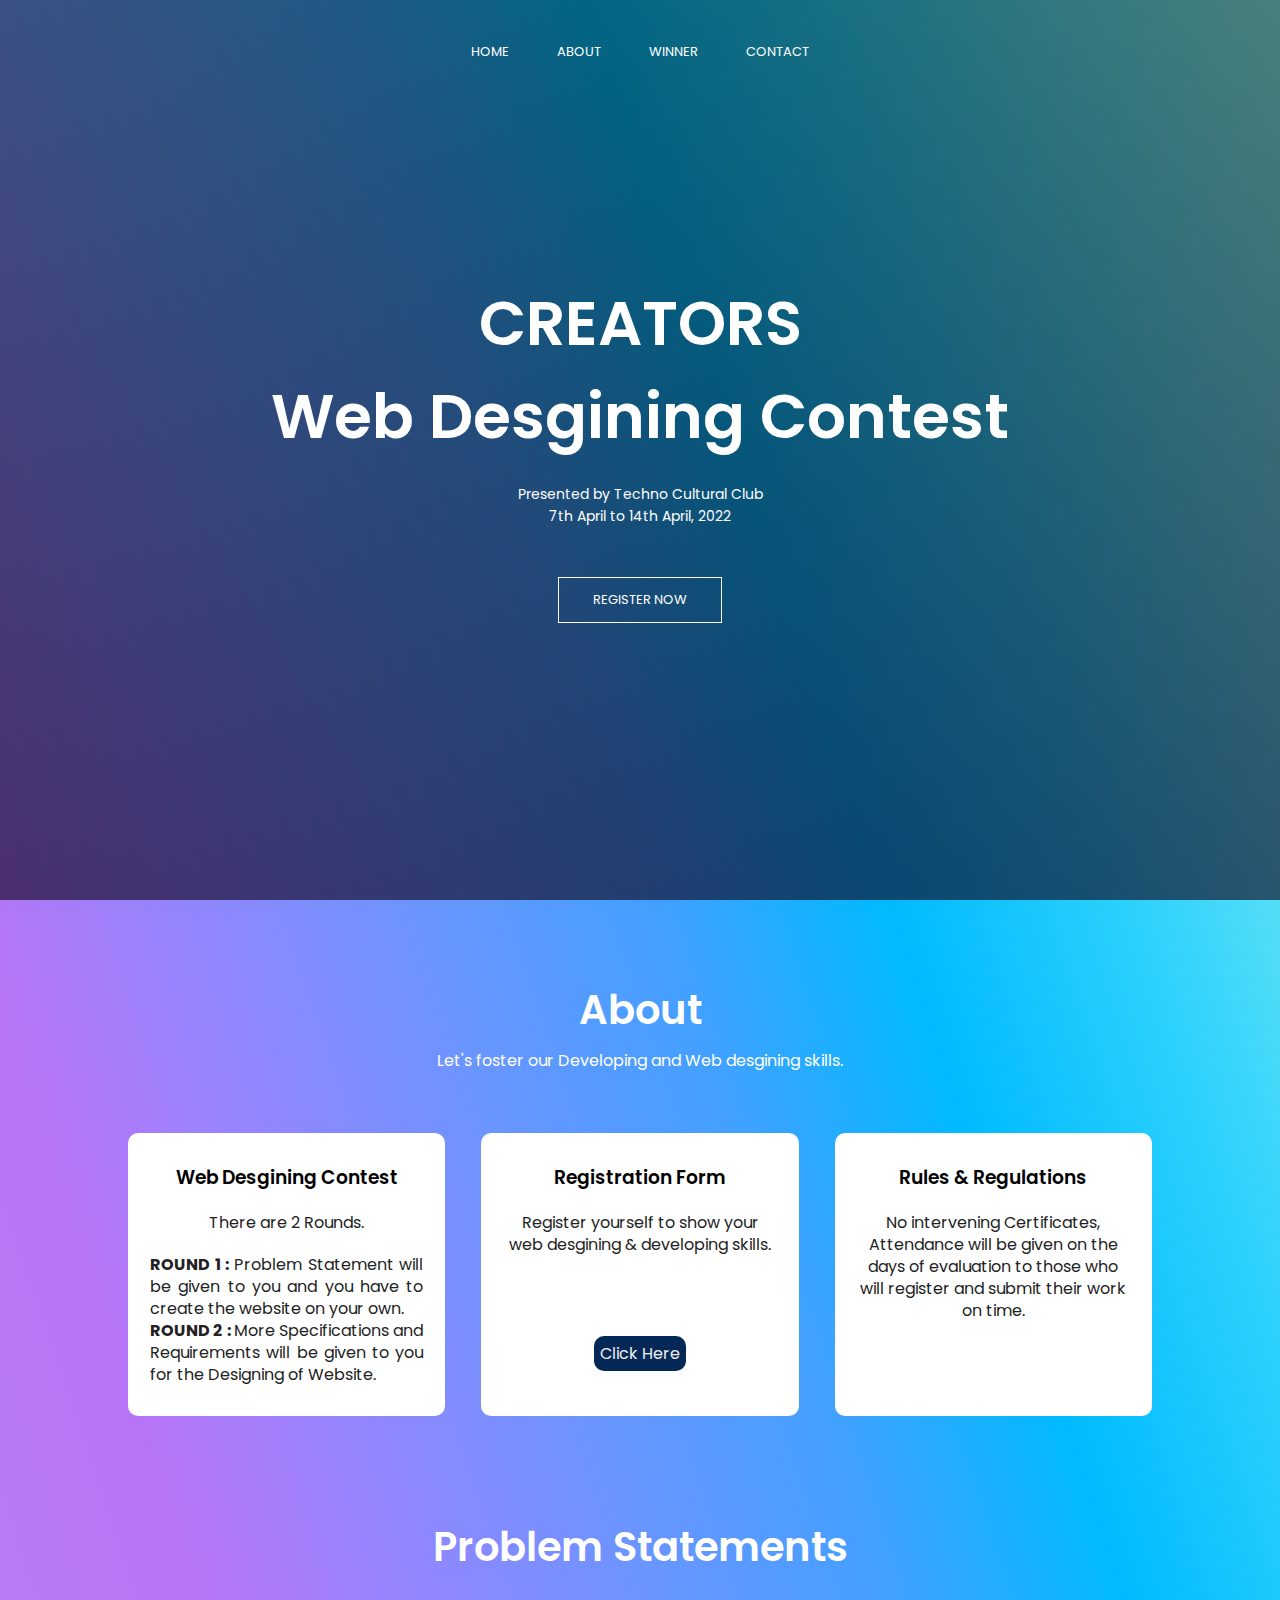
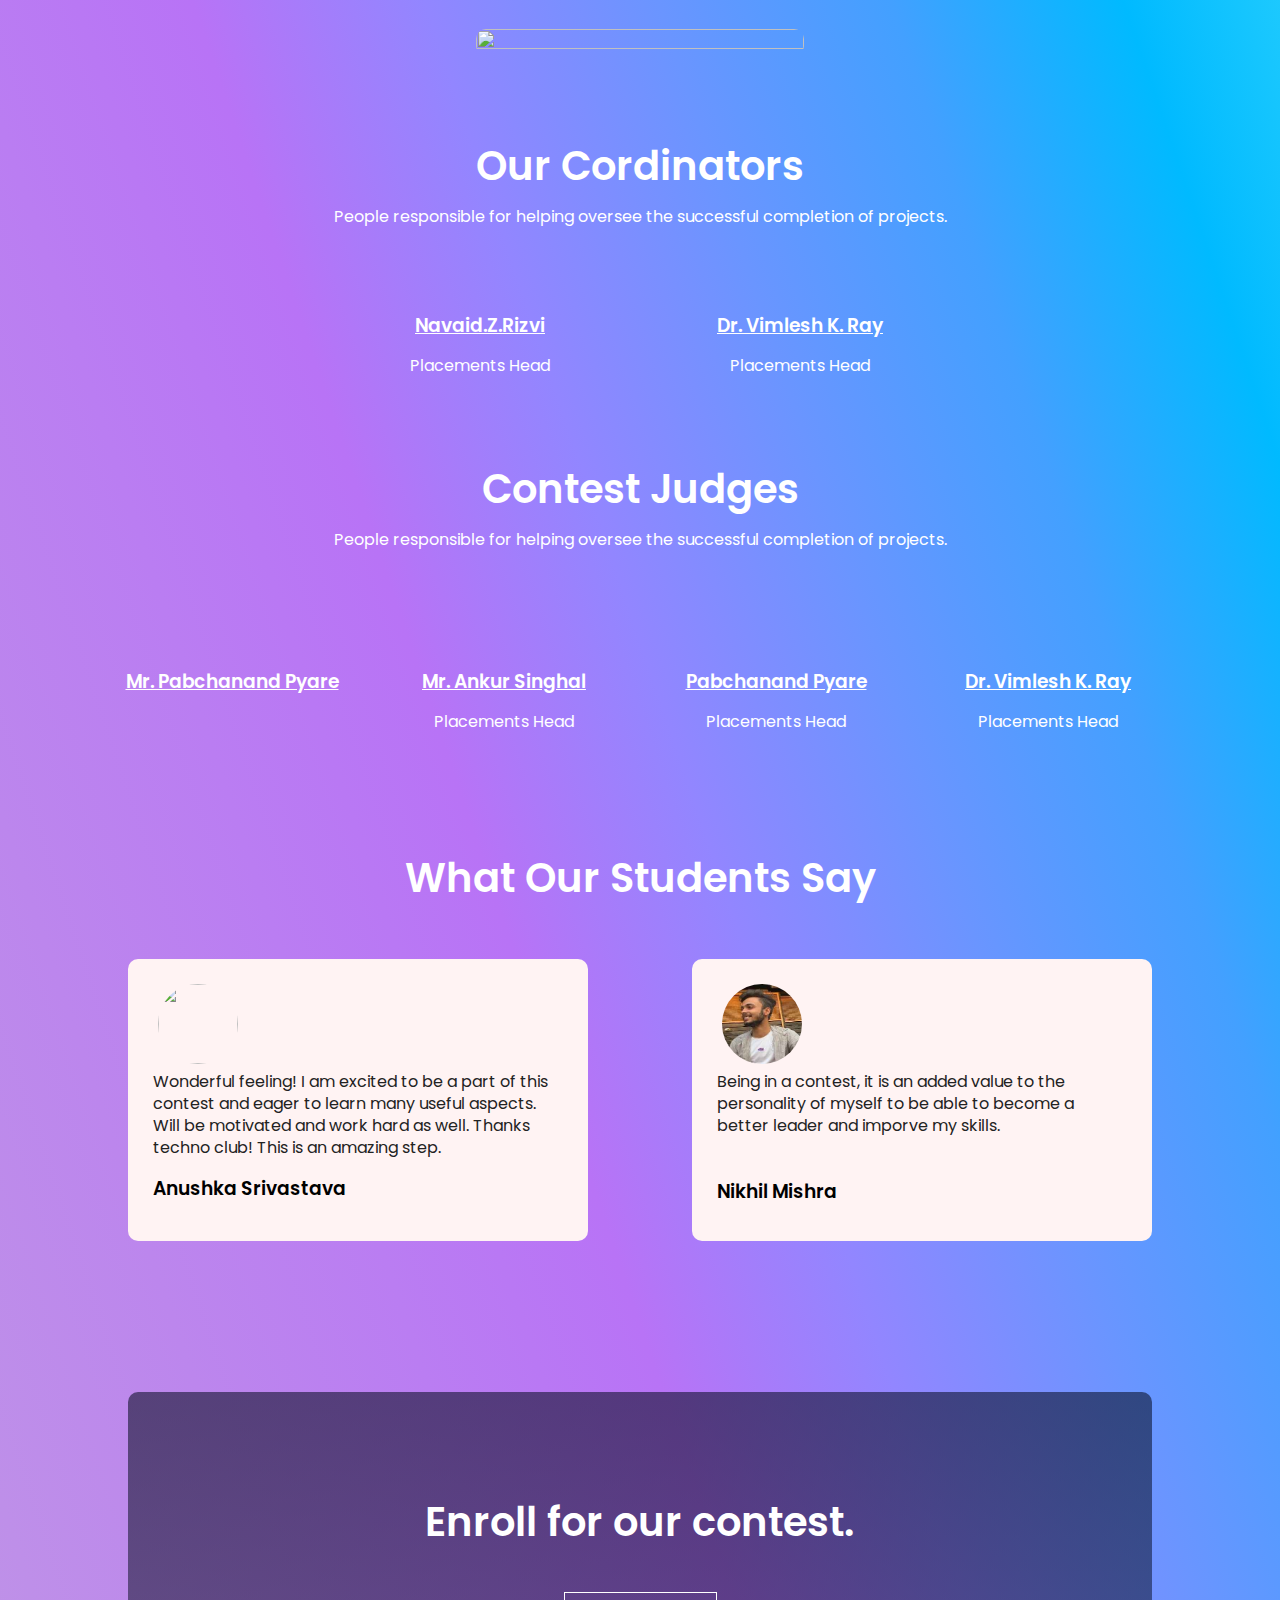
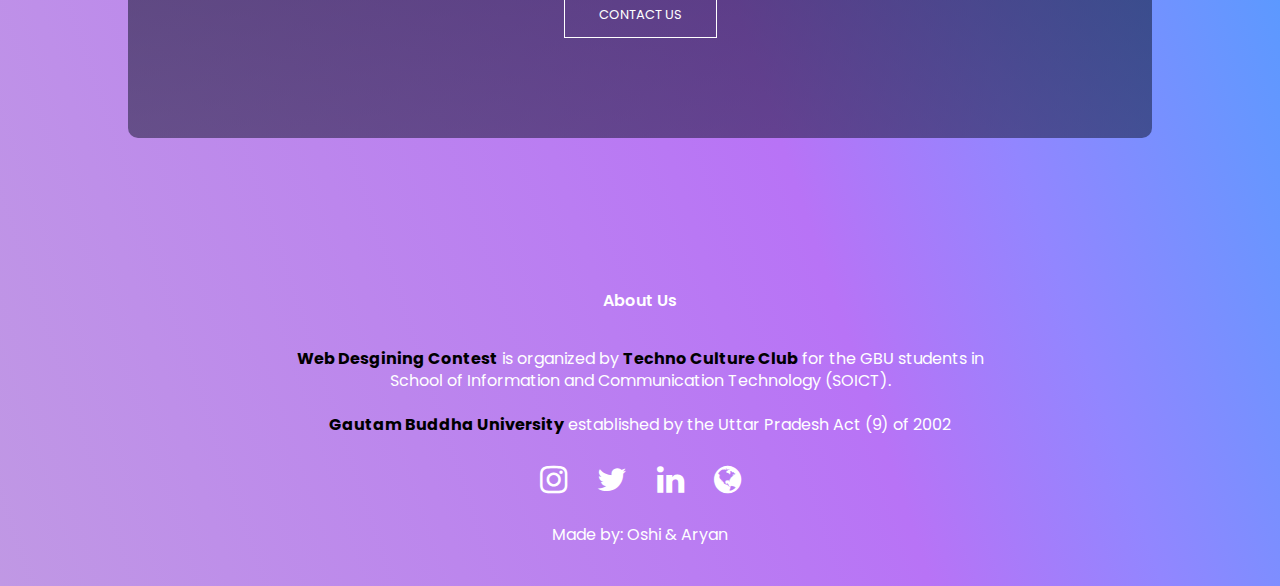
==== index.html @ d0d0f960 "Add files via upload" ====
<!DOCTYPE html>
<html lang="en">
<head>
    <meta charset="UTF-8">
    <meta http-equiv="X-UA-Compatible" content="IE=edge">
    <meta name="viewport" content="width=device-width, initial-scale=1.0">
    <title>Creators-Home</title>
    <link rel="stylesheet" href="css/index.css">
    <!-- ----------------links of the extra things used in the creation of website-------------------- -->
    <link rel="preconnect" href="https://fonts.googleapis.com">
<link rel="preconnect" href="https://fonts.gstatic.com" crossorigin>
<link href="https://fonts.googleapis.com/css2?family=Poppins:wght@100;200;300;400;600;700&family=Righteous&display=swap" rel="stylesheet">
<link rel="stylesheet" href="https://stackpath.bootstrapcdn.com/font-awesome/4.7.0/css/font-awesome.min.css">
   <link rel="tcc_icon" href="tcc_logo.png">
    <link rel="icon" type="image/x-icon" href="/assets/images/favicon.ico">
</head>
<body>
    <!-- -------------------home page------------------- -->
    <section class="header">
        <nav>
            <div class="nav-links" id="navLinks">
                <i class="fa fa-times" onclick="hideMenu()"></i>
                <ul>
                    <li><a href="index.html">HOME</a></li>
                    <li><a href="about.html">ABOUT</a></li>
                    <li><a href="winner.html">WINNER</a></li>
                    <li><a href="contactus.html">CONTACT</a></li>
                </ul>
            </div>
            <i class="fa fa-bars" onclick="showMenu()"></i>
        </nav>

        <diiv class="text-box">
            <h1>CREATORS<br>Web Desgining Contest</h1>
            <p>Presented by Techno Cultural Club  <br> 7th April to 14th April, 2022 </p>
            <a href="https://forms.gle/vtMAaFdpGRoUwDf37" target="_blank" class="hero-btn">REGISTER NOW</a>
        </diiv>
    </section>

<!-- ---------Participation deatils ----------------- -->
<section class="course">
    <h1>About</h1>
    <p>Let's foster our Developing and Web desgining skills.</p>
    <div class="row">
        <div class="course-col">
            <h3>Web Desgining Contest</h3>
            <p>There are 2 Rounds.<br> </p>
            <p class="round"> <B> ROUND 1 : </B> Problem Statement will be given to you and you have to create the website on your own.<br>
              <B> ROUND 2 : </B> More Specifications and Requirements will be given to you for the Designing of Website.
            </p>
        </div>
        <div class="course-col">
            <h3>Registration Form</h3>
            <p>Register yourself to show your web desgining & developing skills.</p> <br><br><br>
            <a href="https://forms.gle/vtMAaFdpGRoUwDf37" target="_blank"> Click Here</a>
        </div>
        <div class="course-col">
            <h3>Rules & Regulations</h3>
            <p>No intervening Certificates, Attendance will be given on the days of evaluation to those who will register and submit their work on time.</p>
        </div>
    </div>
</section>

<!-- --------Phases in hackathon ---------- -->
<section class="campus">
<h1>Problem Statements</h1>
<div class="row1">
    <div class="campus-col">
        <img src="https://media.istockphoto.com/photos/dotted-grid-paper-background-texture-seamless-repeat-pattern-picture-id1320330053?b=1&k=20&m=1320330053&s=170667a&w=0&h=XisfN35UnuxAVP_sjq3ujbFDyWPurSfSTYd-Ll09Ncc=">
        <div class="layer">
            <h3>Design a website for <br> Research By learning Hackathon <br> using HTML5, CSS3, JavaScript.</h3>
        </div>   
    </div>
</div>
</section>

<!-- ------------cordinators in hackathon------------- -->
<section class="facilities">
    <h1>Our Cordinators</h1>
    <p>People responsible for helping oversee the successful completion of projects.</p>
    <div class="row">
        <div class="facilities-col">
            <img src="https://technoclub23.github.io/codefellas/assets/images/team/navaid.jpg" alt="">
            <h3><a href="https://www.linkedin.com/in/navaid-z-rizvi-ph-d-b46bb2b0/">Navaid.Z.Rizvi</a></h3> 
            <p>Placements Head</p>
        </div>
        <div class="facilities-col">
            <img src="https://technoclub23.github.io/codefellas/assets/images/team/vimlesh.jpg" alt="">
            <h3><a href="https://www.linkedin.com/in/vimlesh-kumar-ray-ph-d-99646b32/">Dr. Vimlesh K. Ray</a></h3>
            <p>Placements Head</p>
        </div>
    </div>
</section>

<!-- ------------Judges in hackathon------------- -->
<section class="facilities1">
    <h1>Contest Judges</h1>
    <p>People responsible for helping oversee the successful completion of projects.</p>
    <div class="row">
        <div class="facilities-col1">
            <img src="https://bit.ly/3FmS1q8" alt="">
            <h3><a href="https://www.linkedin.com/in/navaid-z-rizvi-ph-d-b46bb2b0/">Mr. Pabchanand Pyare</a></h3> 
        </div>
        <div class="facilities-col1">
            <img src="https://bit.ly/3FmS1q8" alt="">
            <h3><a href="https://www.linkedin.com/in/vimlesh-kumar-ray-ph-d-99646b32/">Mr. Ankur Singhal</a></h3>
            <p>Placements Head</p>
        </div>
        <div class="facilities-col1">
            <img src="https://bit.ly/3FmS1q8" alt="">
            <h3><a href="https://www.linkedin.com/in/navaid-z-rizvi-ph-d-b46bb2b0/">Pabchanand Pyare</a></h3> 
            <p>Placements Head</p>
        </div>
        <div class="facilities-col1">
            <img src="https://bit.ly/3FmS1q8" alt="">
            <h3><a href="https://www.linkedin.com/in/vimlesh-kumar-ray-ph-d-99646b32/">Dr. Vimlesh K. Ray</a></h3>
            <p>Placements Head</p>
        </div>
        
    </div>
</section>

<!-- -------reviews of student about our hackatthon---------->
<section class="testimonials">
    <h1>What Our Students Say</h1>
    <div class="row">
        <div class="testimonial-col">
            <img src="assets/images/Anu.jpg" alt="">
            <p>Wonderful feeling! I am excited to be a part of this contest and eager to learn many useful aspects. Will be motivated and work hard as well. Thanks techno club! This is an amazing step.</p>
            <h3>Anushka Srivastava</h3>
        </div>
        <div class="testimonial-col">
            <img src="assets/images/nik.jpg" alt="">
            <p>Being in a contest, it is an added value to the personality of myself to be able to become a better leader and imporve my skills.</p><br>
            <h3>Nikhil Mishra</h3>
        </div>
    </div>
</section>

<!-- -------call to action--------->
<section class="cta">
<h1>Enroll for our contest.</h1>
<a href="contactus.html" class="hero-btn" target="_blank">CONTACT US</a>
</section>

<!-- --------footer--------- -->
<section class="footer">
    <h4>About Us</h4>
    <p><span>Web Desgining Contest</span> is organized by <span>Techno Culture Club</span> for the GBU students in <br>
         School of Information and Communication Technology (SOICT). <br><br>
        <span>Gautam Buddha University</span> established by the Uttar Pradesh Act (9) of 2002  </p>
    <div class="icons">
       <a href="https://www.instagram.com/techno.club_gbu/"><i class="fa fa-instagram fa-2x" aria-hidden="true"></i></a>
        <i class="fa fa-twitter fa-2x" aria-hidden="true"></i>
        <a href="https://www.linkedin.com/company/techno-club-gbu/mycompany/"> <i class="fa fa-linkedin fa-2x" aria-hidden="true"></i></a>
        <a href="https://www.gbu.ac.in/"><i class="fa fa-globe fa-2x" aria-hidden="true"></i> </a>
    </div>
    <p>Made by: Oshi & Aryan</p>
</section>

<!-- ---------------javascript for toggle menu ----------------->
    <script>
        var navLinks = document.getElementById("navLinks");
        function showMenu(){
            navLinks.style.right = "0";
        }
        
        function hideMenu(){
            navLinks.style.right = "-200px";
        }

    </script>
</body>
</html>
---- css/index.css ----
*{
    margin: 0;
    padding: 0;
    font-family: 'poppins', sans-serif;
}
body{
    background-image: linear-gradient(to right top, #c098e4, #be8fe9, #bc86ed, #ba7df2, #b873f6, #9286ff, #6a95ff, #43a0ff, #00baff, #2ad0fd, #67e4f5, #9bf5ef);
}
/* -----home page styling-------- */
.header{
    min-height: 100vh;
    width: 100%;
    background: linear-gradient(rgba(4, 30, 29, 0.544),rgba(15, 4, 30, 0.63)),url(https://media.giphy.com/media/xUPGcLzR1mUpYMdIJi/giphy.gif);
    background-repeat: no-repeat;
    background-position: bottom;
    background-size: cover;
    position: relative;
}
nav{
    display: flex;
    padding: 2%;
    justify-content: center;
    align-items: center;
}
.nav-links{
    flex: 1;
    text-align: center;
}
.nav-links ul li{
    list-style: none;
    display: inline-block;
    padding: 12px 22px;
    position: relative;
}
.nav-links ul li a{
    color: #fff;
    text-decoration: none;
    font-size: 13px;
}
.nav-links ul li a:hover{
    font-size: 1.2rem;
    transition: all 0.5s ease;
}
.text-box{
    width: 90%;
    color: #fff;
    position: absolute;
    top: 50%;
    left: 50%;
    transform: translate(-50%,-50%);
    text-align: center;
}
.text-box h1{
    font-size: 62px;
}
.text-box p{
    margin: 10px 0 40px;
    font-size: 14px;
    color: #fff;
}
.hero-btn{
    display: inline-block;
    text-decoration: none;
    color: #fff;
    border: 1px solid #fff;
    padding: 12px 34px;
    font-size: 13px;
    background: transparent;
    position: relative;
    cursor: pointer;
}
.hero-btn{
    display: inline-block;
    text-decoration: none;
    color: #fff;
    border: 1px solid #fff;
    padding: 12px 34px;
    font-size: 13px;
    background: transparent;
    position: relative;
    cursor: pointer;
}
.hero-btn:hover{
    border: 2px solid white;
    background: #2fb0df;
    transition: 1s;
}
nav .fa{
    display: none;
}
@media(max-width: 700px){
    .text-box h1{
        font-size: 20px;
    }
    .nav-links ul li{
        display: block;
    }
    .nav-links{
        position: fixed;
        background: #2fb0df;
        height: 100vh;
        width: 200px;
        top: 0;
        right: -200px;
        text-align: left;
        z-index: 2;
        transition: 1s;
    }
    nav .fa{
        display: block;
        color: white;
        margin: 10px;
        position: absolute;
        top: 0;
        right: 0;
        font-size: 22px;
        cursor: pointer;
    }
    
    .nav-links ul{
        padding: 30px;
    }
}
/* -------- Participation deatils styling----- */
.course{
    width: 80%;
    margin: auto;
    text-align: center;
    padding-top: 80px;
}
.round{
    text-align: justify;
}
h1{
    font-size: 40px;
    font-weight: 600;
    color: #fff;
}
p{
    color: white;
    font-size: 300;
    line-height: 22px;
    padding: 10px;
}
.course-col p{
    color: #222;
}
.course-col a{
   background-color: #062856;
   color: #f0f0f0;
   padding: 2%;
   border-radius: 10px;
   text-decoration: none;
   margin-top: 20px;
}
.course-col a:hover{
  color: rgb(255, 255, 255);
}
.row{
    margin-top: 5%;
    display: flex;
    justify-content: space-between;
}
.course-col{
    flex-basis: 31%;
    background: #fff;
    border-radius: 10px;
    margin-bottom: 5%;
    padding: 20px 12px;
    box-sizing: border-box;
    transition: 0.5s;
}
h3{
    text-align: center;
    font-weight: 600;
    margin: 10px 0px;
}
.course-col:hover{
    box-shadow: rgba(244, 236, 255, 0.985) 0px 54px 55px, rgba(134, 165, 237, 0.12) 0px -12px 30px, rgb(169, 104, 248) 0px 4px 6px, rgba(190, 182, 234, 0.784) 0px 12px 13px, rgb(27, 216, 250) 0px -3px 5px;
}
@media(max-width: 700px){
    .row{
        flex-direction: column;
    }

}
/* -------- Phases in hackathon styling------ */
.campus{
    width: 80%;
    margin: auto;
    text-align: center;
    padding-top: 50px;
}
.row1{
    justify-content: center !important;
    align-items: center !important;
    display: flex !important;
    margin-top: 5%;
    display: flex;
    justify-content: space-between;
}
.campus-col{
    flex-basis: 32%;
    border-radius: 10px;
    margin-bottom: 30px;
    text-align: justify;
    position: relative;
    overflow: hidden;
}
.campus-col img{
    width: 100%;
    height: 100%;
    object-fit: fill;
    display: block;
    
}
.layer{
    background: transparent;
    height: 100%;
    width: 100%;
    position: absolute;
    padding-top: 15%;
    top: 0;
    left: 0;
}
/* ---------facilities-------- */
.facilities{
    width: 50%;
    margin: auto;
    text-align: center;
    padding-top: 50px;
}
.facilities-col{
    width: 100%;
    padding-left: 5%;
    padding-right: 5%;
    border-radius: 10px;
    text-align: left;
    margin-bottom: 5%;
}
.facilities-col a{
    color: white;
}
.facilities-col a:hover{
    font-size: 20px;
    transition: all 0.3s ease;
}
.facilities-col img{
    width: 100%;
    border-radius: 10px;
}
.facilities-col p{
    padding: 0;
    text-align: center;
    justify-content: center;
}
.facilities-col h3{
    margin-top: 16px;
    margin-bottom: 15px;
    text-align: left;
    color: aliceblue;
    text-align: center;
    justify-content: center;
}

.facilities1{
    width: 85%;
    margin: auto;
    text-align: center;
    padding-top: 50px;
}
.facilities-col1{
    width: 85%;
    padding: 1%;
    border-radius: 10px;
    text-align: left;
    margin-bottom: 5%;
}
@media (max-width: 700px) {
    .facilities-col1{
        padding-left: 20%;
        width: 60%;
    }
}
.facilities-col1 a{
    color: white;
    }
.facilities-col1 a:hover{
    font-size: 20px;
    transition: all 0.3s ease;
}
.facilities-col1 img{
    width: 100%;
    border-radius: 10px;
}
.facilities-col1 p{
    padding: 0;
    text-align: center;
    justify-content: center;
}
.facilities-col1 h3{
    margin-top: 16px;
    margin-bottom: 15px;
    text-align: left;
    color: aliceblue;
    text-align: center;
    justify-content: center;
}
/* ------- testimonials------- */
.testimonials{
    width: 80%;
    padding-top: 50px;
    text-align: center;
    margin: auto;
}
.testimonial-col{
    flex-basis: 40%;
    border-radius: 10px;
    margin-bottom: 5%;
    text-align: left;
    background: #fff3f3;
    padding: 25px;
    cursor: pointer;
   
}
.testimonial-col img{
    height: 80px;
    width: 80px;
    object-fit: cover;
    margin-left: 5px;
    margin-right: 5px;
    border-radius: 50%;
}
.testimonial-col p{
    padding: 0;
    color: #222;
}
.testimonial-col h3{
    margin-top: 15px;
    text-align: left;
} 
.testimonial-col .fa{
    color: #f44336;
}
@media(max-width: 700px){
    .testimonial-col img{
        margin-left: 0px;
        margin-right: 15px;
    }
}

/* -------call to action------- */
.cta{
    margin: 100px auto;
    width: 80%;
    background: linear-gradient(rgba(4, 9, 30, 0.558),rgba(4, 9, 30, 0.472)),url(https://media.giphy.com/media/xUPGcLzR1mUpYMdIJi/giphy.gif);
    background-position: center;
    background-size: cover;
    border-radius: 10px;
    text-align: center;
    padding: 100px 0;
}
.cta h1{
    color: #fff ;
    margin-bottom: 40px;
    padding: 0;
}

@media(max-width: 700px){
    .cta h1{
        font-size: 24px;
    }
}

/* ---------footer----------- */
.footer{
    width: 100%;
    text-align: center;
    padding: 30px 0;
}
.footer span{
    font-weight: bold;
    color: rgb(0, 0, 0);
}
.footer h4{
    margin-bottom: 25px;
    margin-top: 20px;
    font-weight: 600;
    color: white;
}
.icons .fa{
    color: white;
    margin: 0 13px;
    cursor: pointer;
    padding: 18px 0;
}
.icons .fa:hover{
    color: #01022abe;
}

/* -------about us page------- */
.sub-header{
    height: 40vh;
    width: 100%;
    background: linear-gradient(rgba(4, 9, 30, 0.558),rgba(4, 9, 30, 0.472)),url(https://media.giphy.com/media/xUPGcLzR1mUpYMdIJi/giphy.gif);
    background-position: center;
    background-size: cover;
    text-align: center;
    color: #fff;
}
.sub-header h1{
    margin-top: 5px;
}
.about-us{
    width: 80%;
    margin: auto;
    padding-top: 20px;
}
.about-col{
    flex-basis: 48%;
}
.about-col a{
    align-items: left;
    justify-items: left;
    background-color: #062856;
    color: #f0f0f0;
    padding: 2%;
    margin-top: 15px;
    margin: 10px;
    border-radius: 10px;
    text-decoration: none;
}
.about-col a:hover{
    color: rgb(210, 205, 205);
}
#about-para{
    margin-top: 1%;
}

.about-col img{
    width: 80%;
    height: 90%;
    border-radius: 200%;
    margin-left: 50px;
}
.about-col h1{
    padding-top: 0;
    text-align: left;
    margin-left: 2%;
    justify-content: left;
}
.about-us li{
    color: white;
}

.rules{
     
}
.perks h1{
    justify-content: left;
    text-align: left;
    margin-top: 9%;
}
.perks{
    margin-bottom: 9%;
    width: 100%;
}
.perk-right{
    display: flex;
    align-items: center;
}
.perk-right img{
    width: 80%;
    height: 60%;
    border-radius: 200%;
}
.theme h1{
    padding-top: 0;
    width: 100%;
    display: flex;
    text-align: center;
    justify-content: center;
}
.theme{
    width: 50%;
    height: 100%;
    margin-left: 10%;
    border-radius: 5%;
    padding: 3%;
    padding-bottom: 5%;
    background-color: rgba(166, 176, 241, 0.44);

}
.row-2{
    display: flex;
    width: 100%;
    margin: 1% 0%;
}
@media(max-width: 700px){
    .row-2{
        display: flex;
        flex-direction: column;
    }
    .rules{
        margin-bottom: 50px;
        width: 100%;
        padding: 5%;
    }
    .theme{
        margin-bottom: 50px;
        width: 100%;
        padding: 5%;
        margin-left: 0%;
    }
}
/* ----contact us----- */
.location iframe{
    width: 100%;
}
.contact-us{
    width: 80%;
    margin: auto;
}
.contact-col{
    flex-basis: 48%;
    margin-bottom: 30px;
}
.contact-col div{
    display: flex;
    align-items: center;
    margin-bottom: 40px;
}
.contact-col div .fa{
    font-size: 28px;
    color: white;
    margin: 10px;
    margin-right: 30px;
}
.contact-col div p{
    padding: 0;
}
.contact-col div h5{
    font-size: 20px;
    margin-bottom: 5px;
    color: white;
    font-weight: 400;
}
.contact-col input, .contact-col textarea{
    width: 100%;
    padding: 15px;
    margin-bottom: 17px;
    outline: none;
    border: 1px solid #ccc;
    box-sizing:border-box ;
}
.head{
    display: flex;
    width: 100%;
    align-items: center;
    justify-content: center;
    margin: 10% 0%;
}
.winner-col{
    display: flex;
    align-items: center;
    justify-content: center;
}
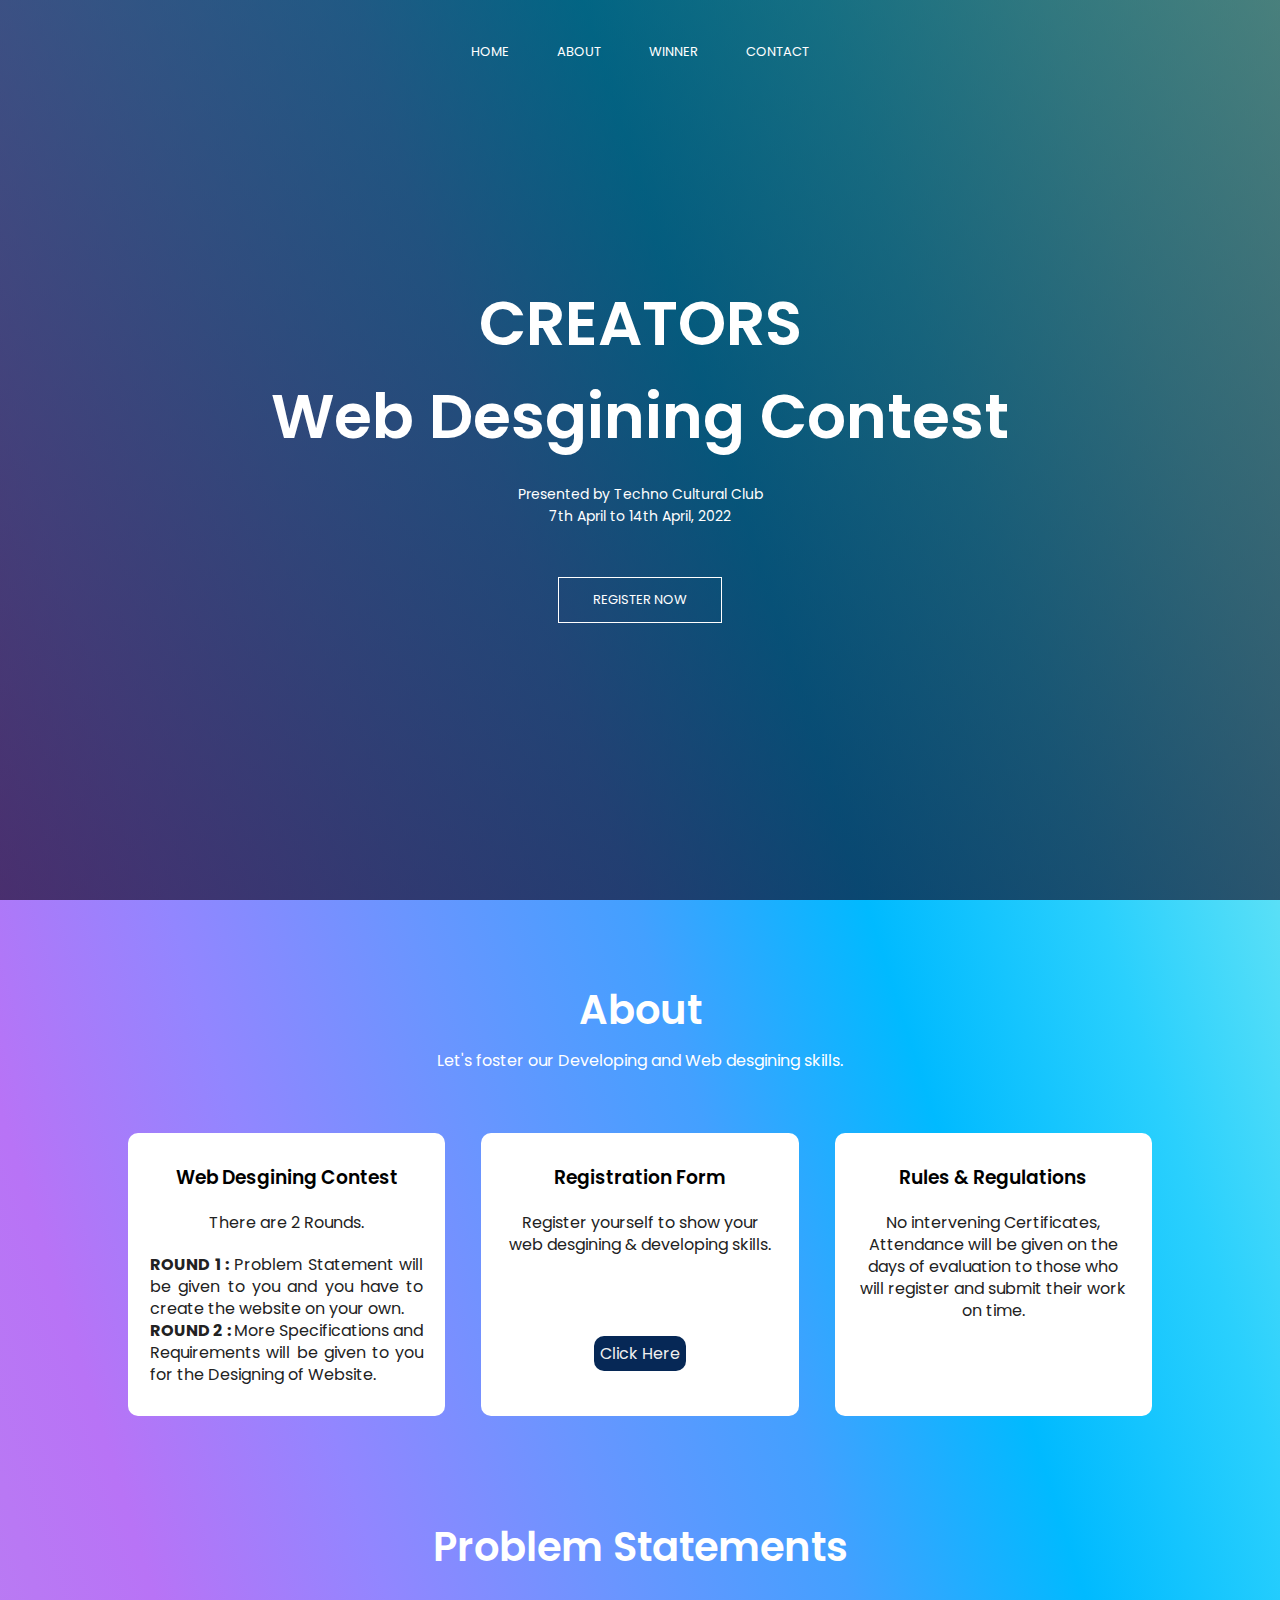
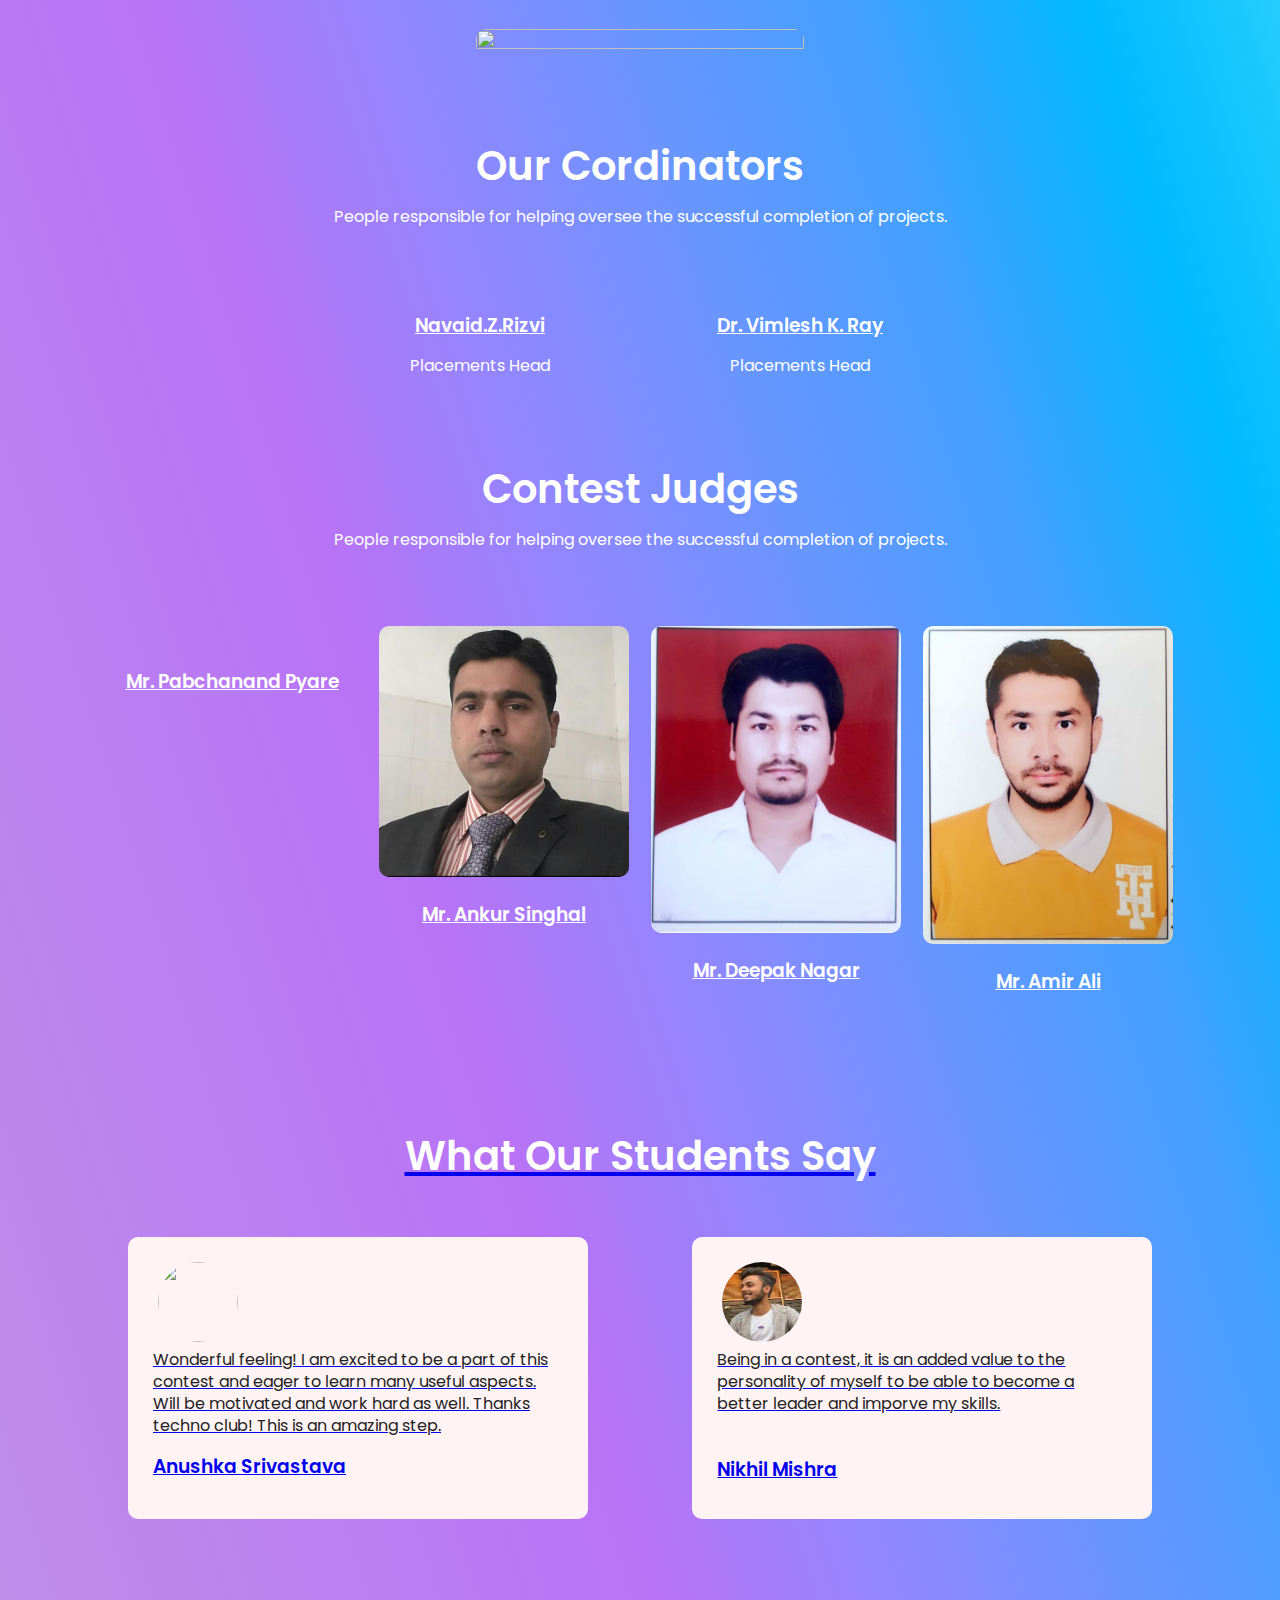
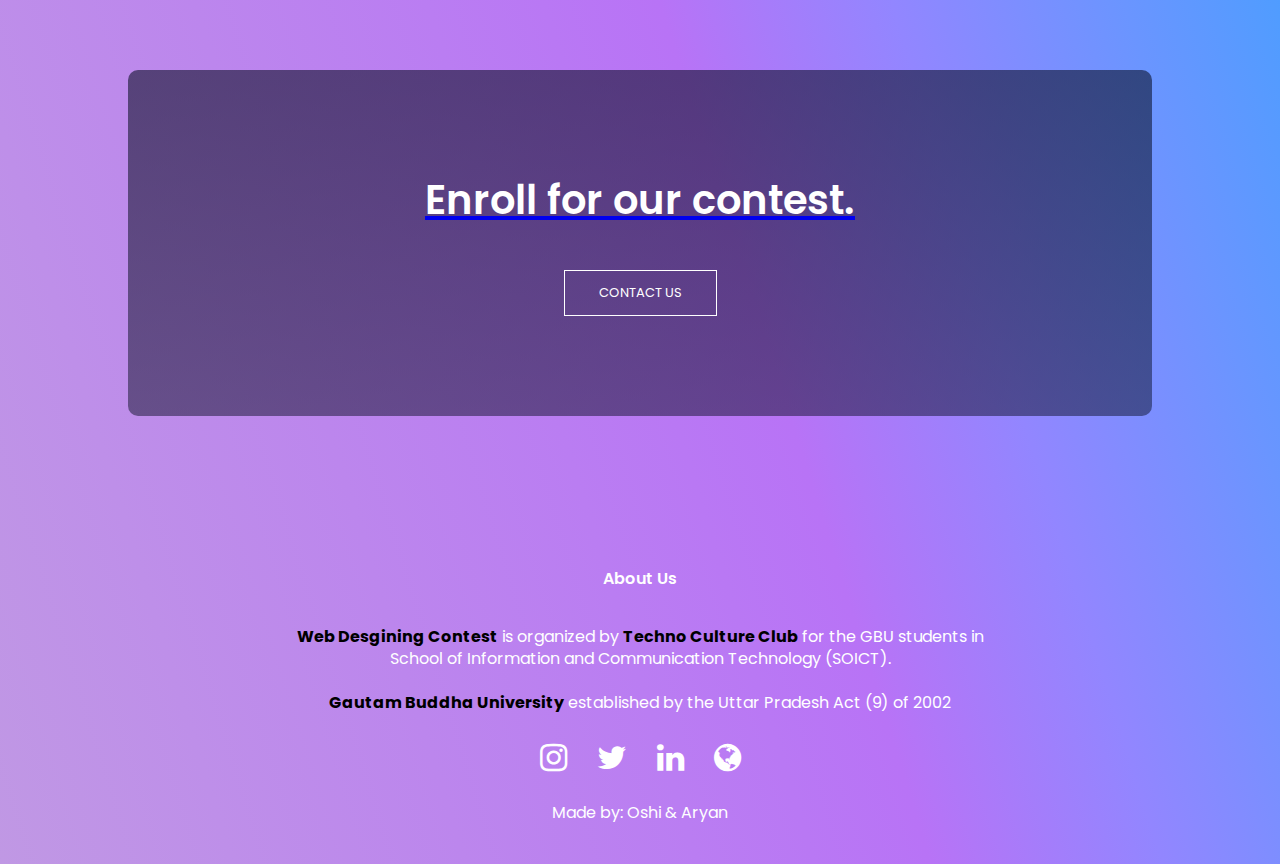
==== commit a5792c6c: "addinf assests" ====
--- a/index.html
+++ b/index.html
@@ -102,21 +102,17 @@
             <h3><a href="https://www.linkedin.com/in/navaid-z-rizvi-ph-d-b46bb2b0/">Mr. Pabchanand Pyare</a></h3> 
         </div>
         <div class="facilities-col1">
-            <img src="https://bit.ly/3FmS1q8" alt="">
+            <img src="./assets/images/Ankur.jpeg" alt="">
             <h3><a href="https://www.linkedin.com/in/vimlesh-kumar-ray-ph-d-99646b32/">Mr. Ankur Singhal</a></h3>
-            <p>Placements Head</p>
         </div>
         <div class="facilities-col1">
-            <img src="https://bit.ly/3FmS1q8" alt="">
-            <h3><a href="https://www.linkedin.com/in/navaid-z-rizvi-ph-d-b46bb2b0/">Pabchanand Pyare</a></h3> 
-            <p>Placements Head</p>
+            <img src="./assets/images/deepak.jpeg" alt="">
+            <h3><a href="https://www.linkedin.com/in/navaid-z-rizvi-ph-d-b46bb2b0/">Mr. Deepak Nagar</a></h3> 
         </div>
         <div class="facilities-col1">
-            <img src="https://bit.ly/3FmS1q8" alt="">
-            <h3><a href="https://www.linkedin.com/in/vimlesh-kumar-ray-ph-d-99646b32/">Dr. Vimlesh K. Ray</a></h3>
-            <p>Placements Head</p>
-        </div>
-        
+            <img src="./assets/images/amir.jpeg" alt="">
+            <h3><a href="https://www.linkedin.com/in/vimlesh-kumar-ray-ph-d-99646b32/">Mr. Amir Ali</h3>
+        </div>        
     </div>
 </section>
 
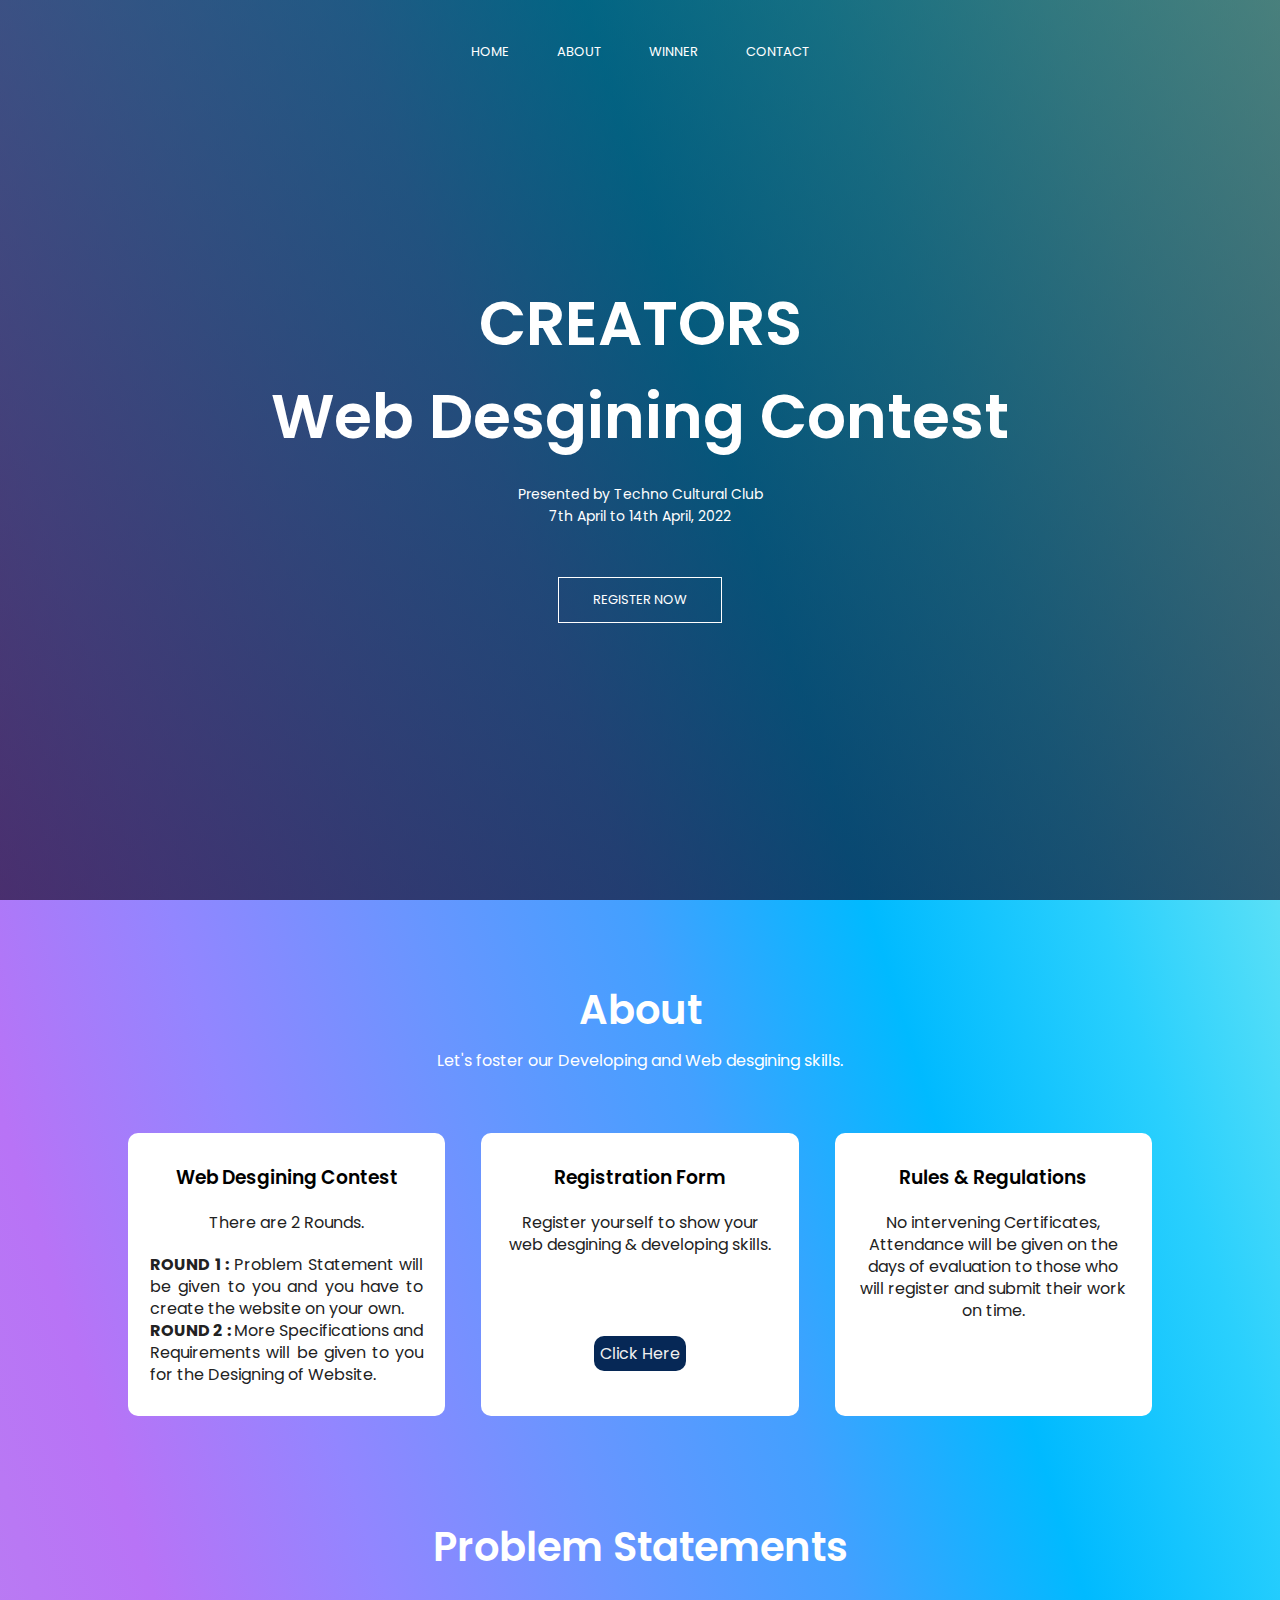
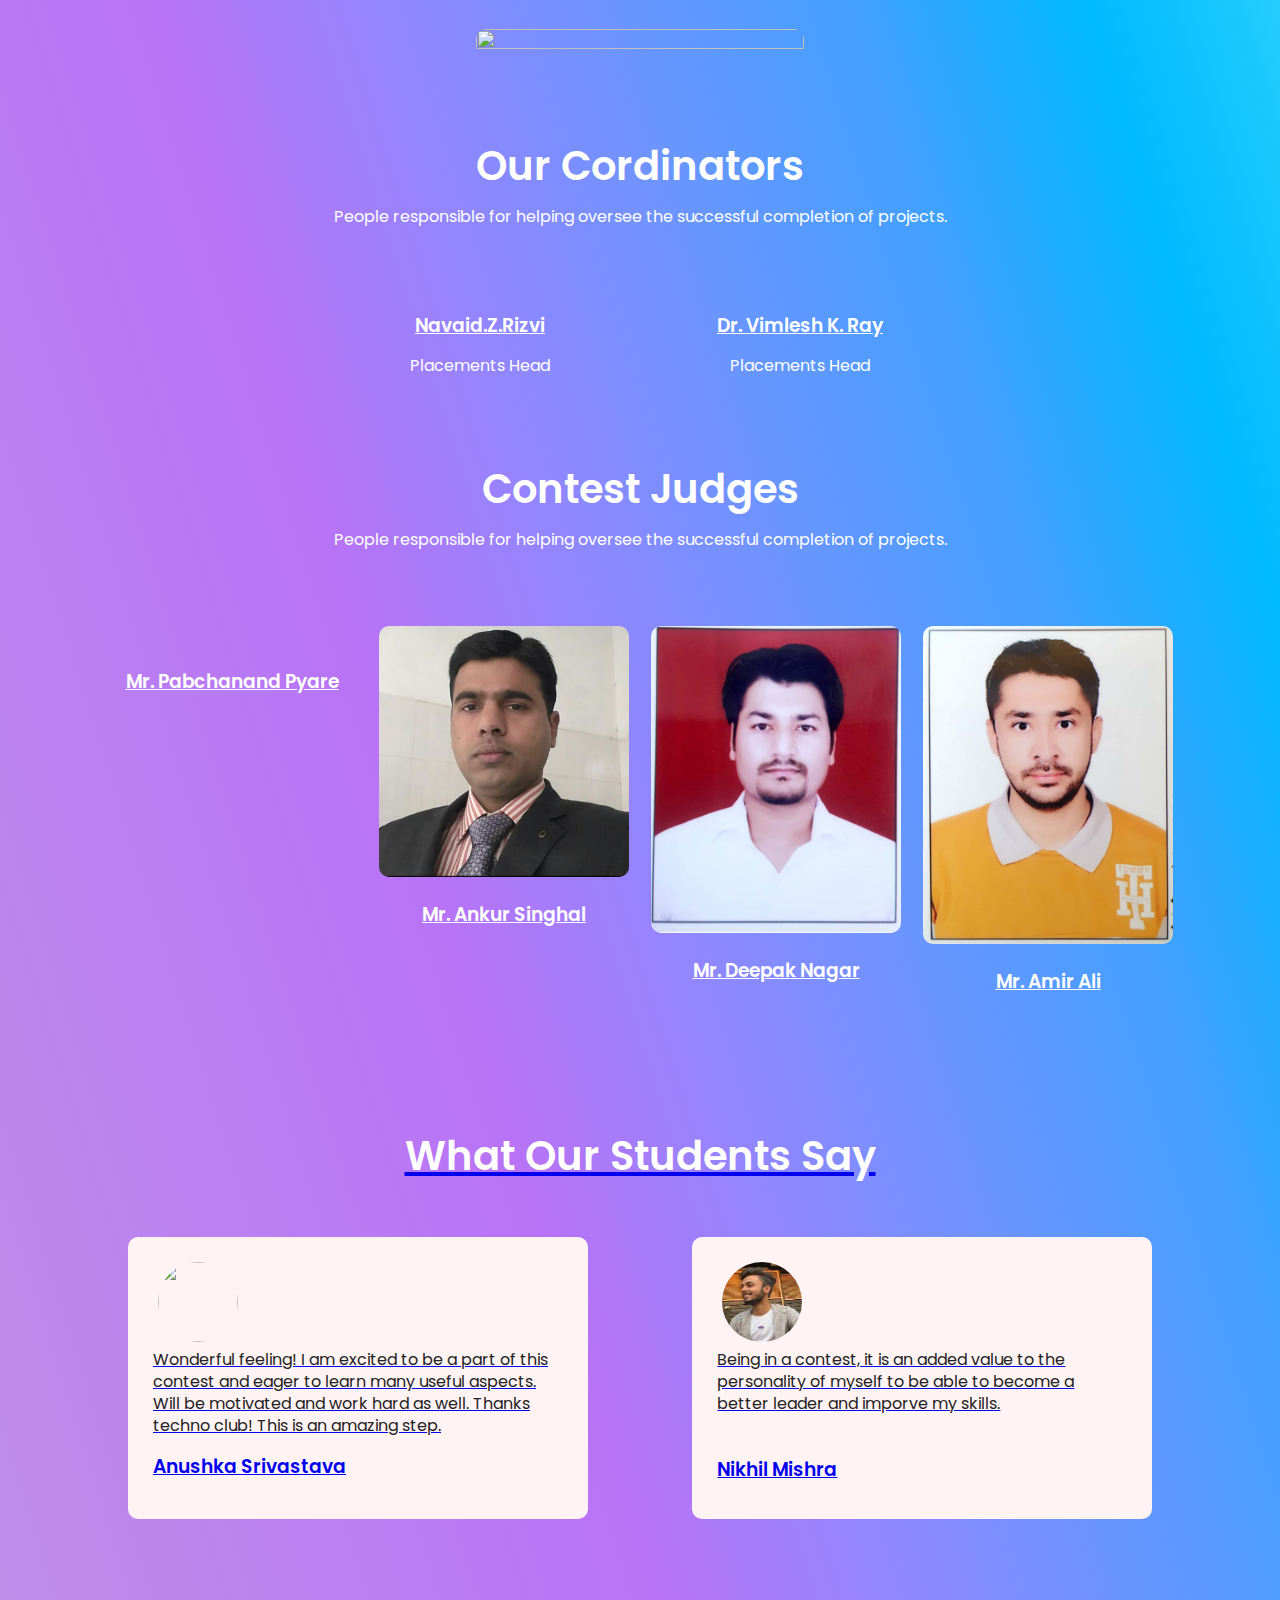
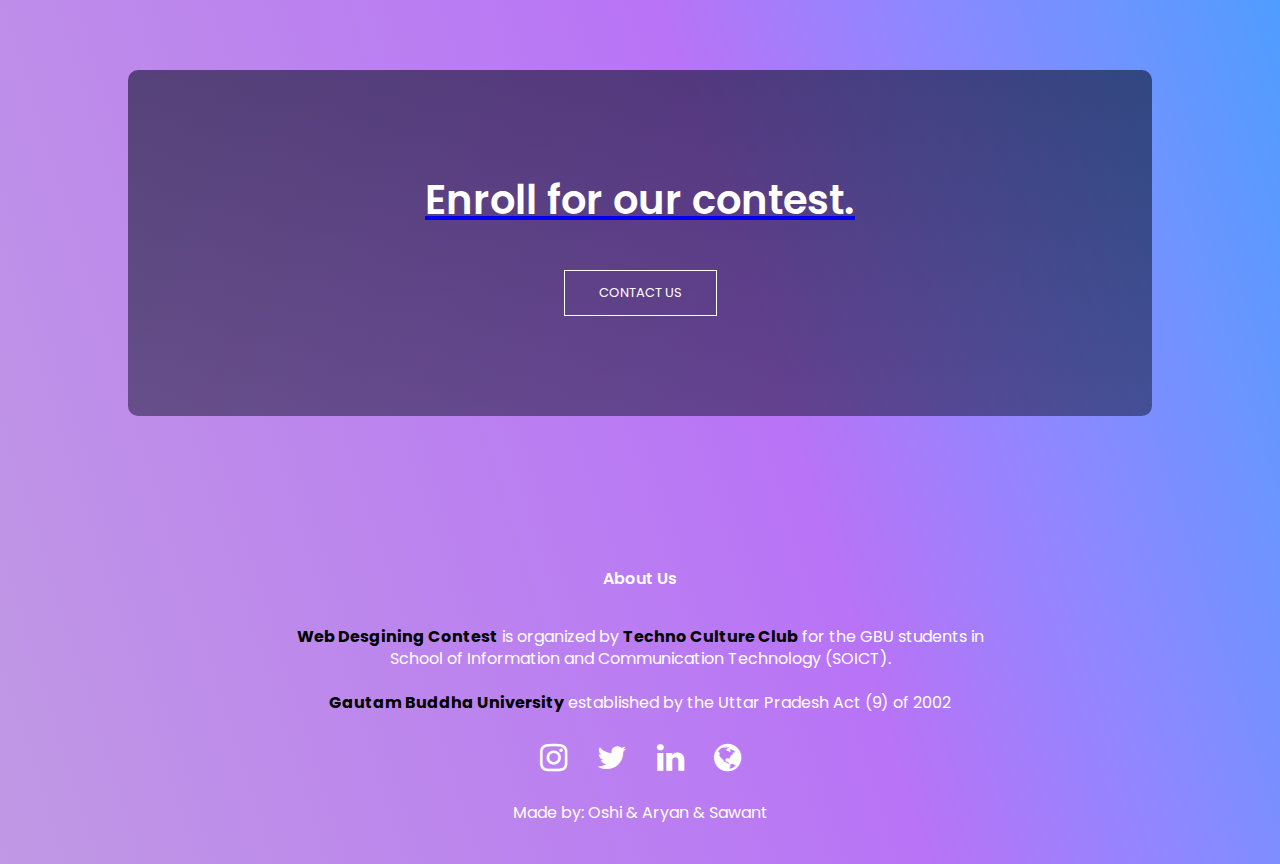
==== commit d592291f: "commit" ====
--- a/index.html
+++ b/index.html
@@ -151,7 +151,7 @@
         <a href="https://www.linkedin.com/company/techno-club-gbu/mycompany/"> <i class="fa fa-linkedin fa-2x" aria-hidden="true"></i></a>
         <a href="https://www.gbu.ac.in/"><i class="fa fa-globe fa-2x" aria-hidden="true"></i> </a>
     </div>
-    <p>Made by: Oshi & Aryan</p>
+    <p>Made by: Oshi & Aryan & Sawant</p>
 </section>
 
 <!-- ---------------javascript for toggle menu ----------------->
--- a/css/index.css
+++ b/css/index.css
@@ -436,7 +436,6 @@
 #about-para{
     margin-top: 1%;
 }
-
 .about-col img{
     width: 80%;
     height: 90%;
@@ -452,10 +451,11 @@
 .about-us li{
     color: white;
 }
-
-.rules{
-     
-}
+<<<<<<< Updated upstream
+
+
+=======
+>>>>>>> Stashed changes
 .perks h1{
     justify-content: left;
     text-align: left;
@@ -472,7 +472,15 @@
 .perk-right img{
     width: 80%;
     height: 60%;
-    border-radius: 200%;
+    padding-left: 10%;
+}
+@media(max-width: 700px){
+    .perk-right img{
+        width: 60%;
+        height: 50%;
+        padding-left: 10%;
+        flex-direction: column-reverse;
+    }
 }
 .theme h1{
     padding-top: 0;
@@ -560,8 +568,112 @@
     justify-content: center;
     margin: 10% 0%;
 }
-.winner-col{
-    display: flex;
-    align-items: center;
-    justify-content: center;
-}
+
+.winner{
+    height: 100vh;
+    width: 100%;
+    display: flex;
+    flex-direction: column;
+    align-items: center;
+    justify-content: center;
+}
+.winner1{
+    padding-top: 100px;
+    height: 100%;
+    width: 100%;
+    display: flex;
+    align-items: center;
+    justify-content: center;
+}
+.win-left{
+    height: 100%;
+    width: 50%;
+    display: flex;
+    align-items: center;
+    justify-content: flex-end;
+}
+.win-left img{
+    height: 80%;
+    width: 80%;
+    object-fit: contain;
+    cursor: pointer;
+}
+.win-right{
+    height: 100%;
+    width: 50%;
+    display: flex;
+    flex-direction: column;
+    align-items: center;
+    justify-content: center;
+}
+.win-right h1{
+    font-size: 2rem;
+}
+
+/* winner 2 */
+.winner2{
+    padding-top: 100px;
+    height: 100%;
+    width: 100%;
+    display: flex;
+    align-items: center;
+    justify-content: center;
+}
+.win2-right{
+    height: 100%;
+    width: 50%;
+    display: flex;
+    align-items: center;
+    justify-content: flex-start;
+}
+.win2-right img{
+    height: 80%;
+    width: 80%;
+    object-fit: contain;
+    cursor: pointer;
+}
+.win2-left{
+    height: 100%;
+    width: 50%;
+    display: flex;
+    flex-direction: column;
+    align-items: center;
+    justify-content: center;
+}
+.win2-left h1{
+    font-size: 2rem;
+}
+
+/* winner 3 */
+.winner3{
+    padding-top: 100px;
+    height: 100%;
+    width: 100%;
+    display: flex;
+    align-items: center;
+    justify-content: center;
+}
+.win3-left{
+    height: 100%;
+    width: 50%;
+    display: flex;
+    align-items: center;
+    justify-content: flex-end;
+}
+.win3-left img{
+    height: 80%;
+    width: 80%;
+    object-fit: contain;
+    cursor: pointer;
+}
+.win3-right{
+    height: 100%;
+    width: 50%;
+    display: flex;
+    flex-direction: column;
+    align-items: center;
+    justify-content: center;
+}
+.win3-right h1{
+    font-size: 2rem;
+}
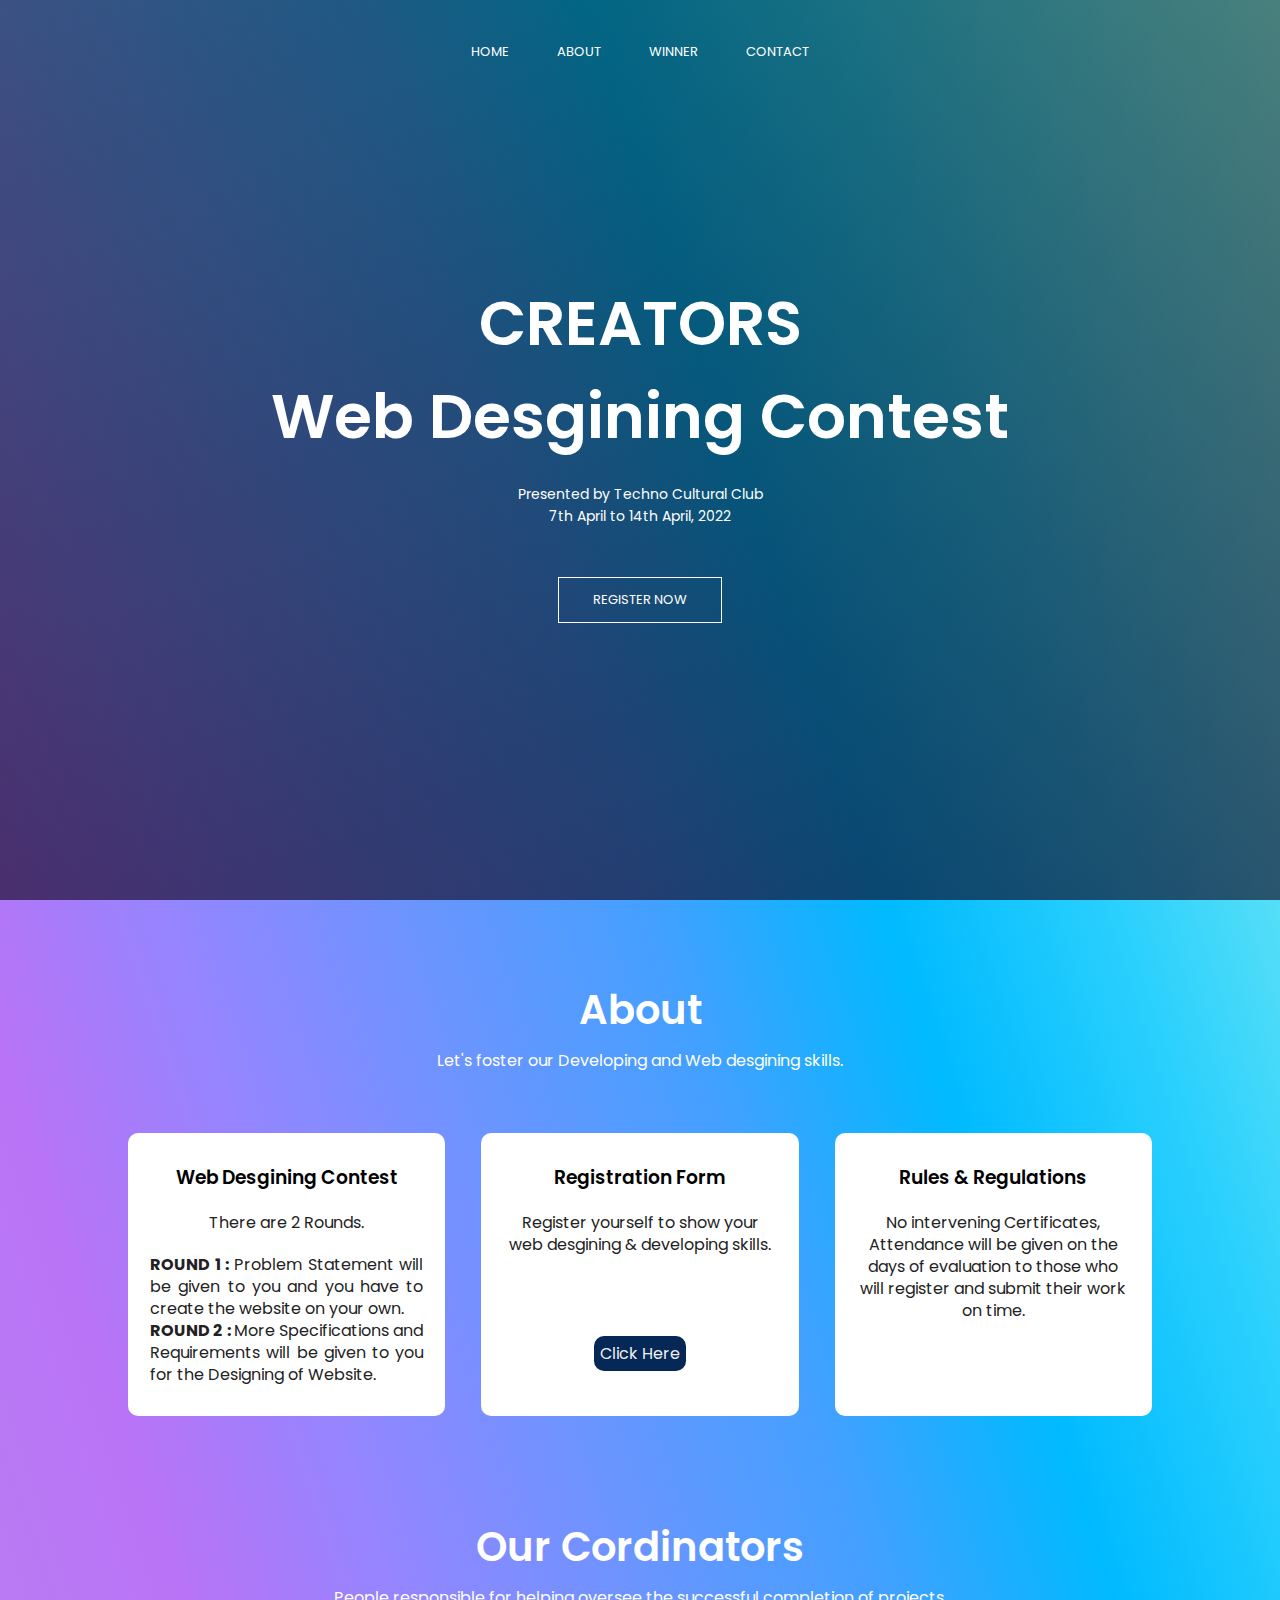
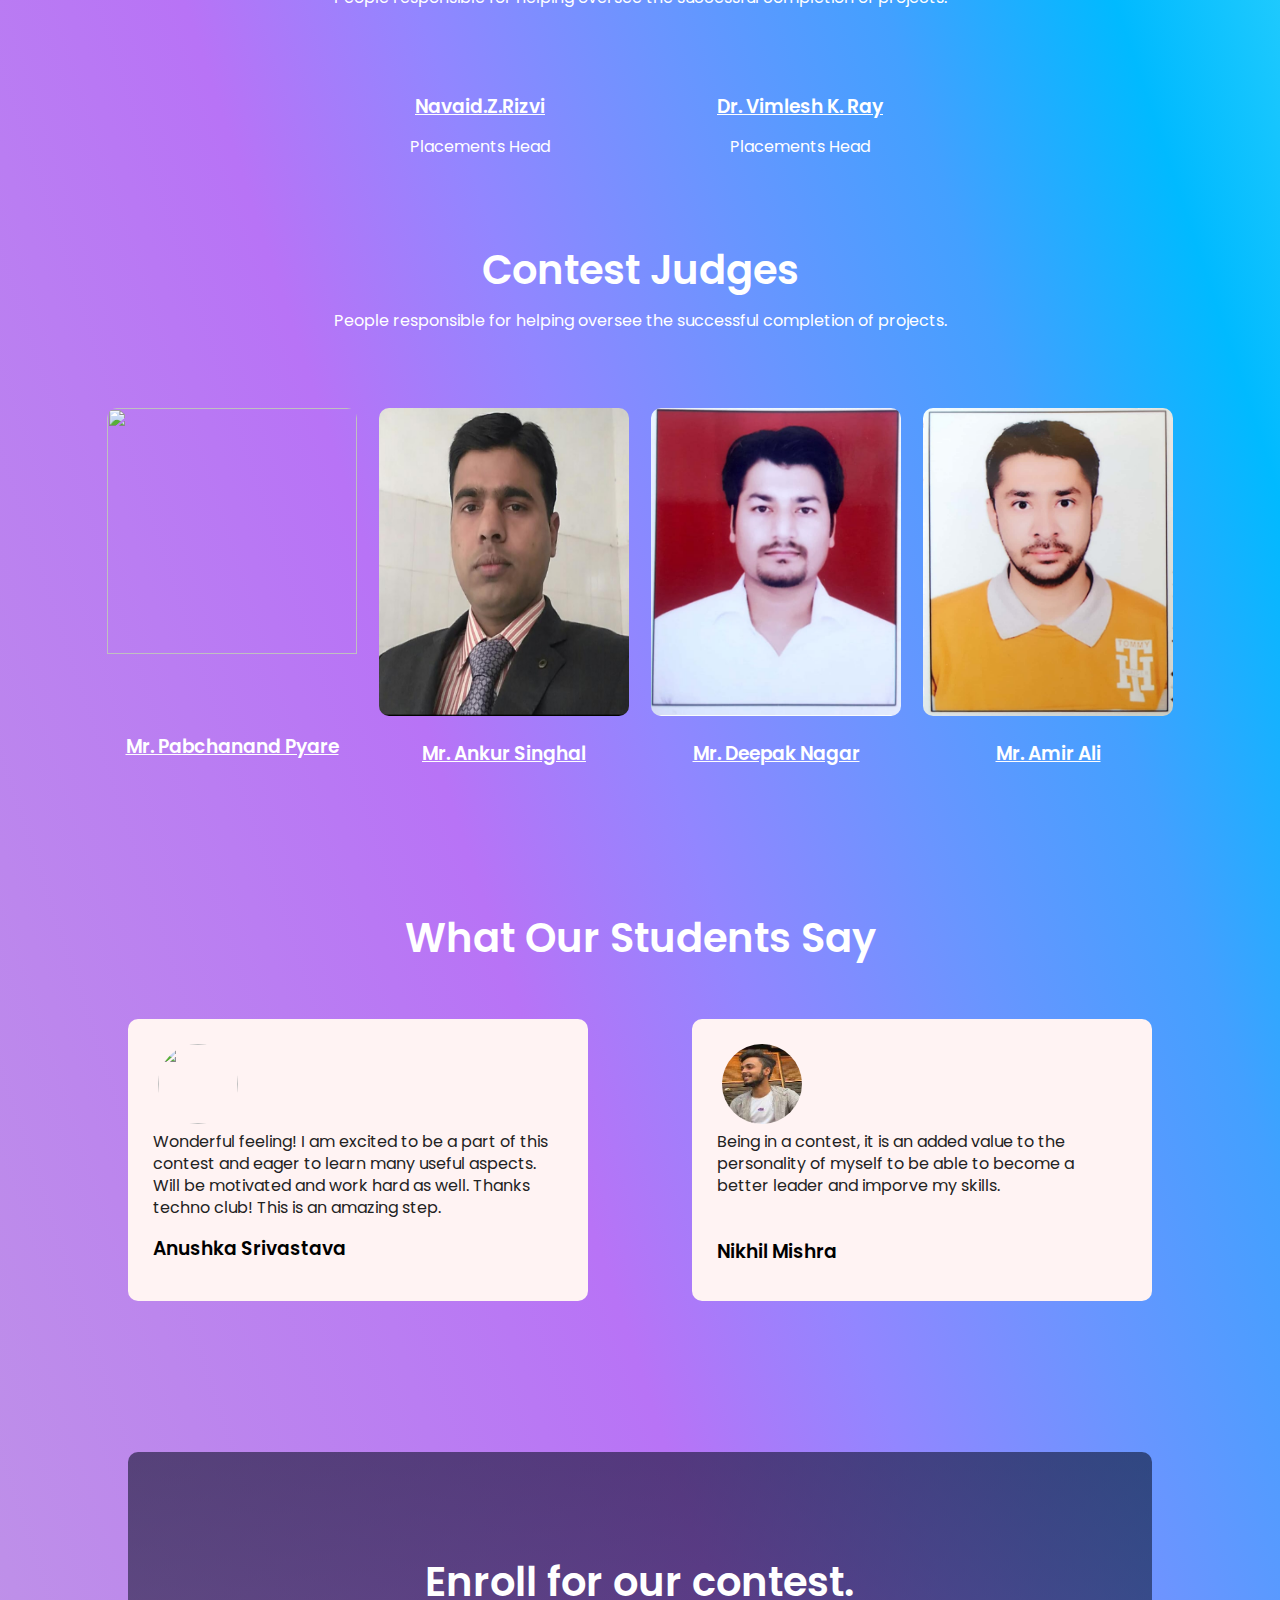
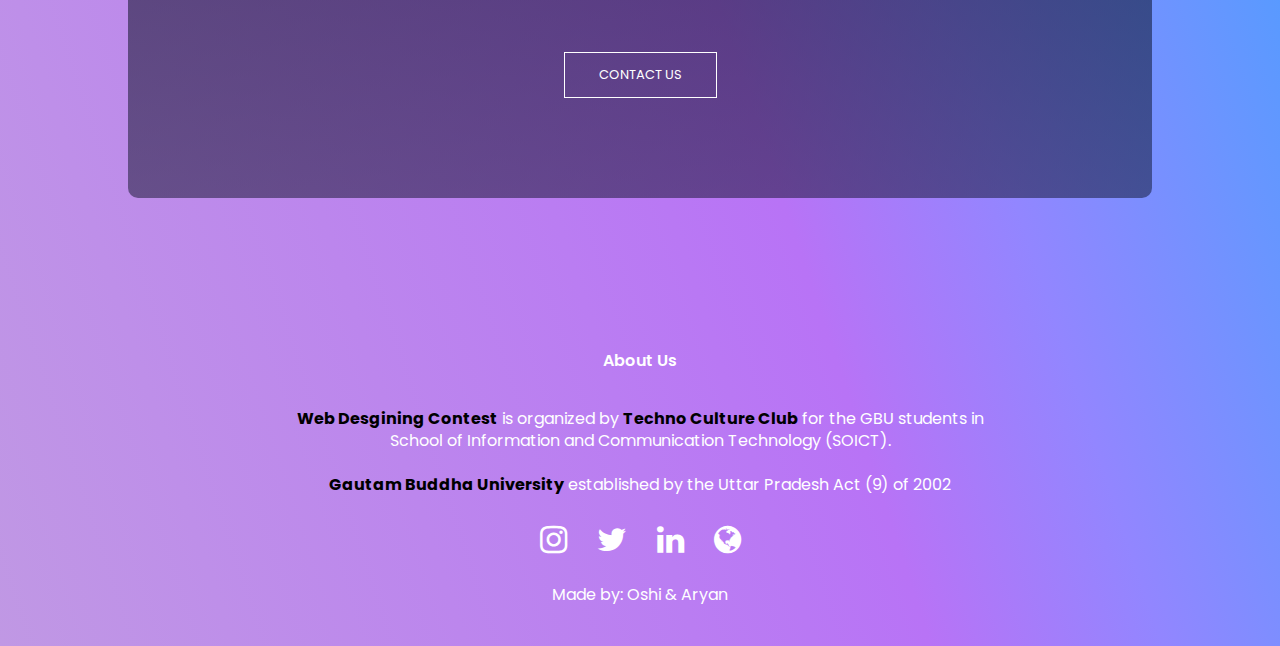
==== commit 4b7420d9: "commit" ====
--- a/index.html
+++ b/index.html
@@ -61,7 +61,7 @@
     </div>
 </section>
 
-<!-- --------Phases in hackathon ---------- -->
+<!-- --------Phases in hackathon ----------
 <section class="campus">
 <h1>Problem Statements</h1>
 <div class="row1">
@@ -72,7 +72,7 @@
         </div>   
     </div>
 </div>
-</section>
+</section> -->
 
 <!-- ------------cordinators in hackathon------------- -->
 <section class="facilities">
@@ -111,7 +111,7 @@
         </div>
         <div class="facilities-col1">
             <img src="./assets/images/amir.jpeg" alt="">
-            <h3><a href="https://www.linkedin.com/in/vimlesh-kumar-ray-ph-d-99646b32/">Mr. Amir Ali</h3>
+            <h3><a href="https://www.linkedin.com/in/vimlesh-kumar-ray-ph-d-99646b32/">Mr. Amir Ali </a></h3>
         </div>        
     </div>
 </section>
@@ -151,7 +151,7 @@
         <a href="https://www.linkedin.com/company/techno-club-gbu/mycompany/"> <i class="fa fa-linkedin fa-2x" aria-hidden="true"></i></a>
         <a href="https://www.gbu.ac.in/"><i class="fa fa-globe fa-2x" aria-hidden="true"></i> </a>
     </div>
-    <p>Made by: Oshi & Aryan & Sawant</p>
+    <p>Made by: Oshi & Aryan</p>
 </section>
 
 <!-- ---------------javascript for toggle menu ----------------->
--- a/css/index.css
+++ b/css/index.css
@@ -291,6 +291,7 @@
 }
 .facilities-col1 img{
     width: 100%;
+    height: 80%;
     border-radius: 10px;
 }
 .facilities-col1 p{
@@ -451,11 +452,6 @@
 .about-us li{
     color: white;
 }
-<<<<<<< Updated upstream
-
-
-=======
->>>>>>> Stashed changes
 .perks h1{
     justify-content: left;
     text-align: left;
@@ -475,11 +471,14 @@
     padding-left: 10%;
 }
 @media(max-width: 700px){
+    .rowy {
+    display: flex;
+    flex-direction: column-reverse;
+    }
     .perk-right img{
-        width: 60%;
+        width: 50%;
         height: 50%;
-        padding-left: 10%;
-        flex-direction: column-reverse;
+        padding-left: 20%;
     }
 }
 .theme h1{
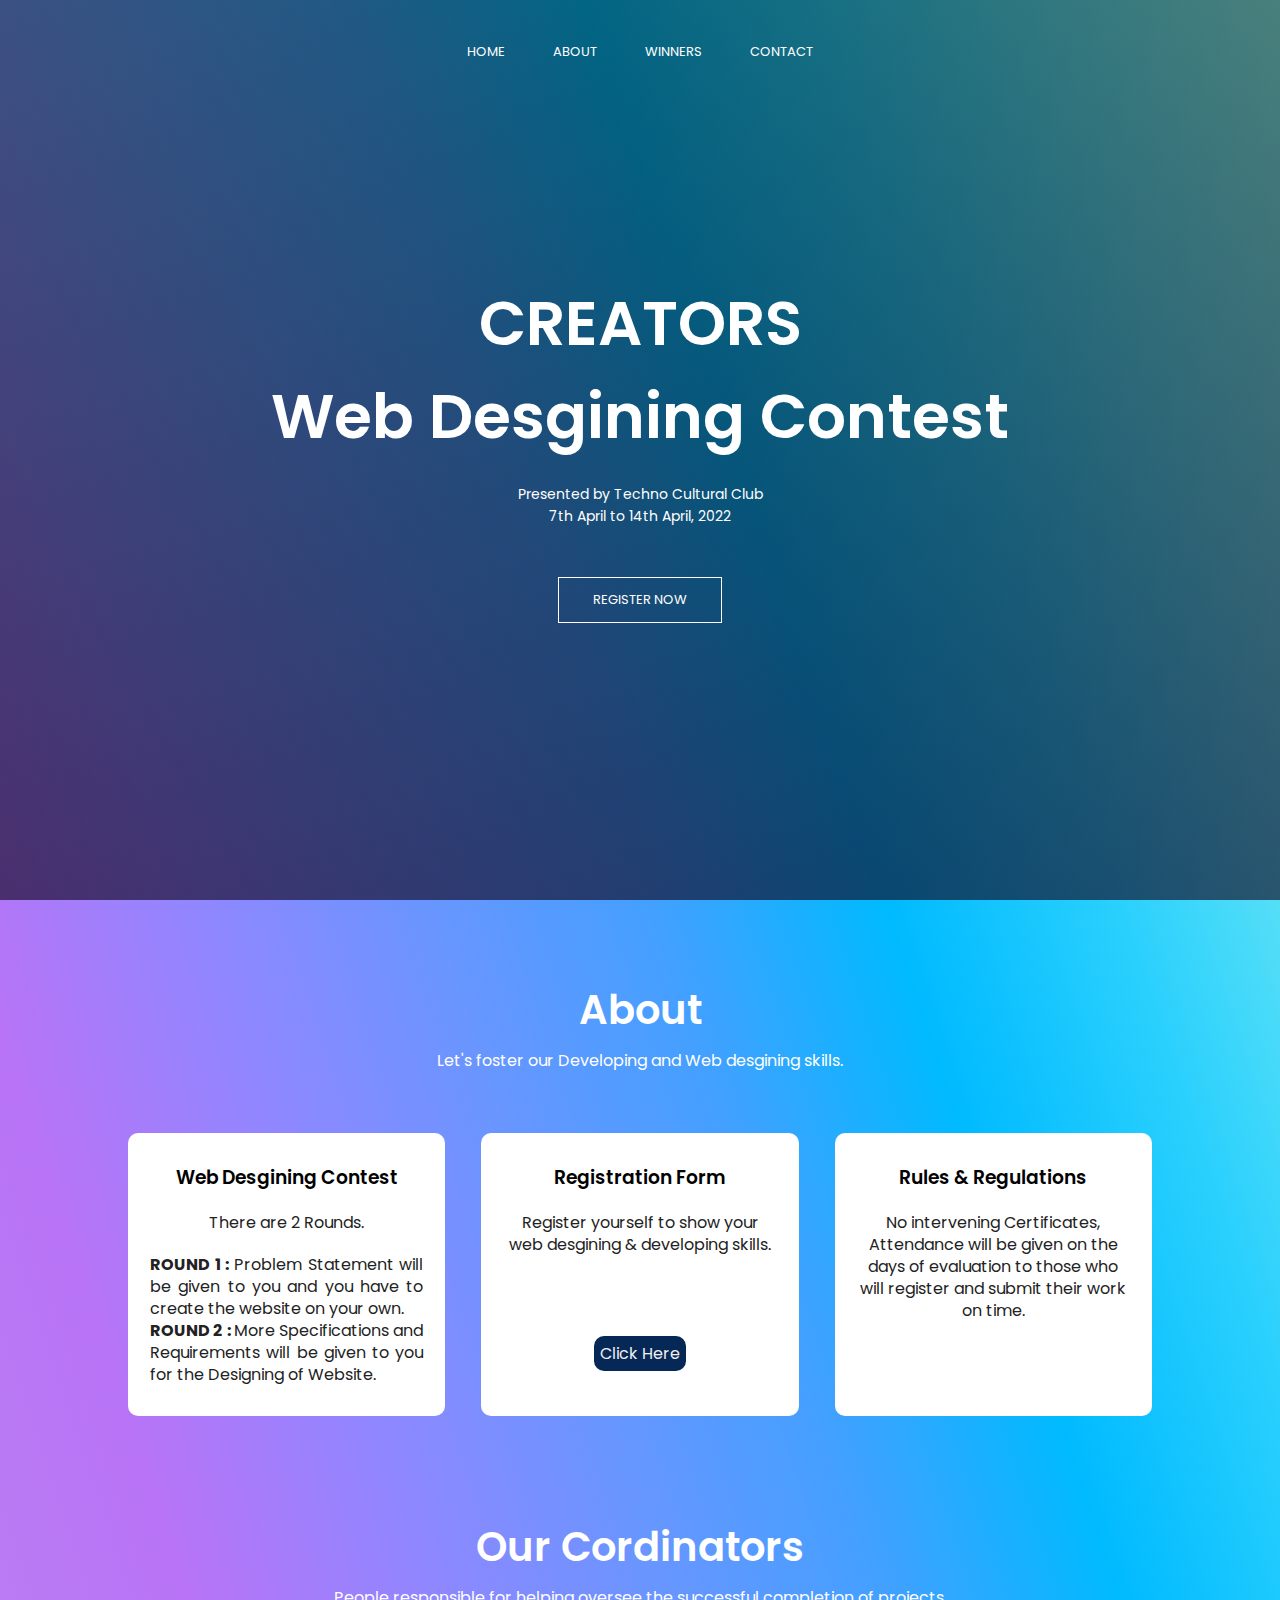
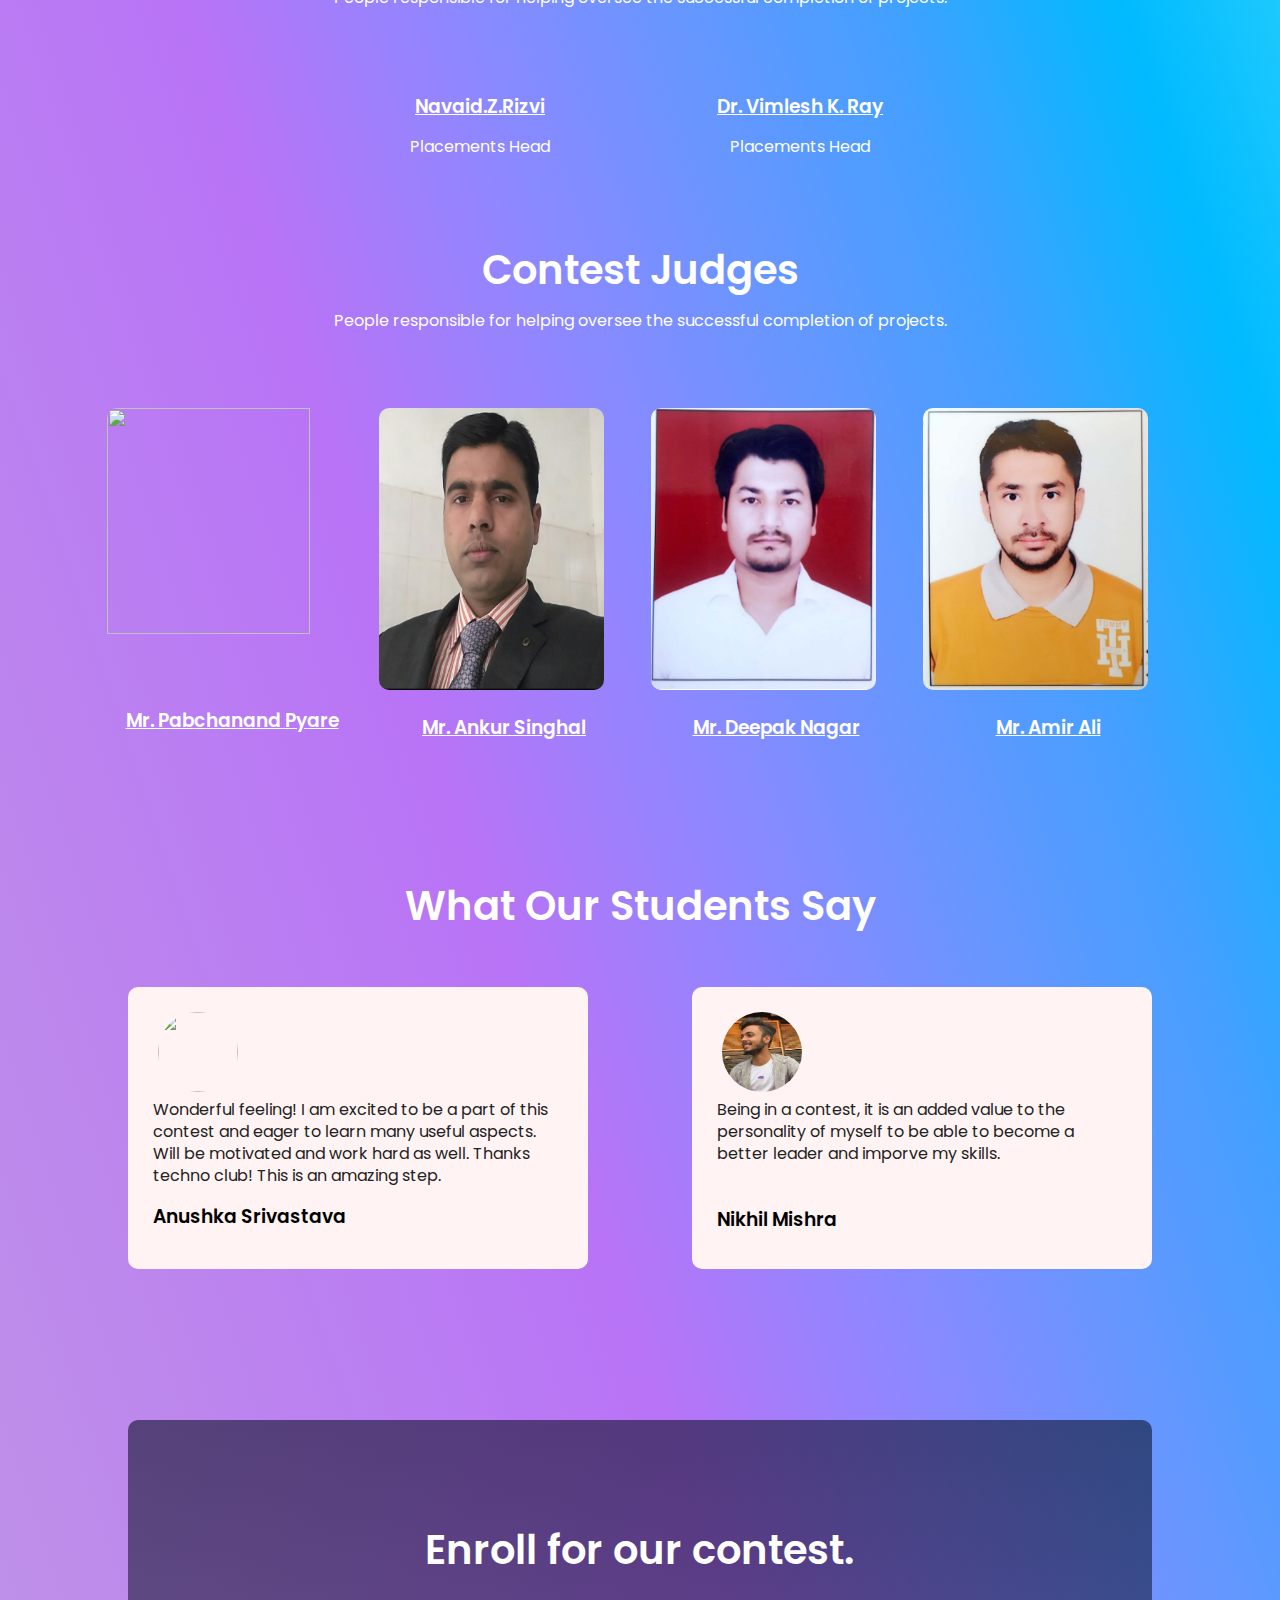
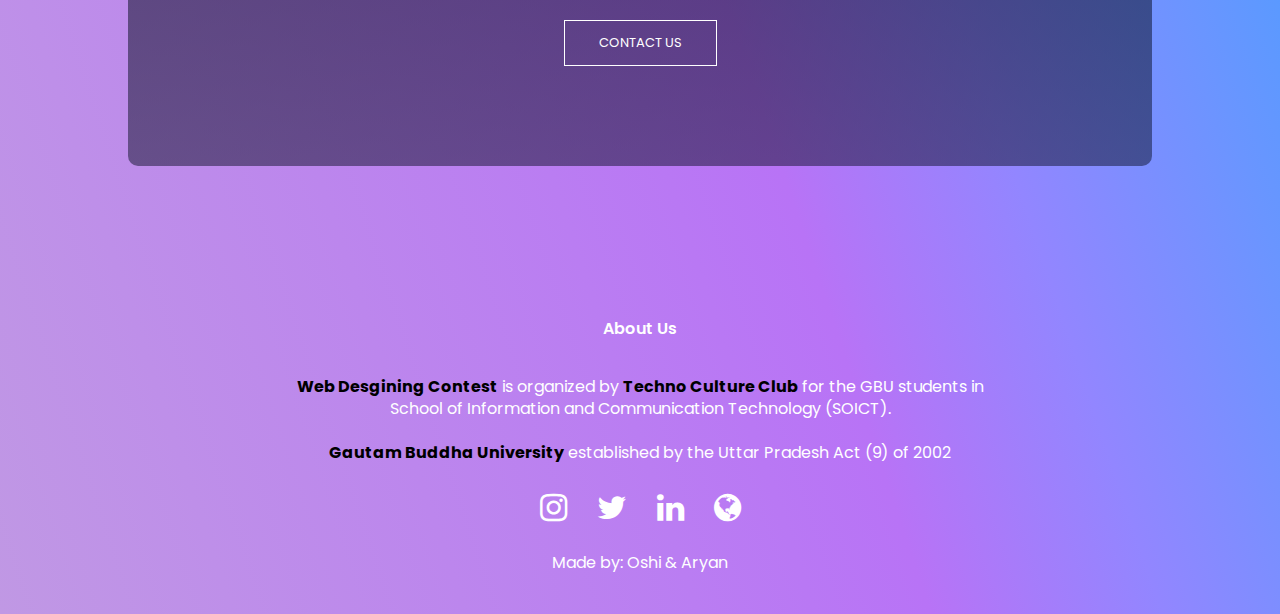
==== commit 4ae99a84: "Update index.html" ====
--- a/index.html
+++ b/index.html
@@ -23,7 +23,7 @@
                 <ul>
                     <li><a href="index.html">HOME</a></li>
                     <li><a href="about.html">ABOUT</a></li>
-                    <li><a href="winner.html">WINNER</a></li>
+                    <li><a href="winner.html">WINNERS</a></li>
                     <li><a href="contactus.html">CONTACT</a></li>
                 </ul>
             </div>
--- a/css/index.css
+++ b/css/index.css
@@ -290,7 +290,7 @@
     transition: all 0.3s ease;
 }
 .facilities-col1 img{
-    width: 100%;
+    width: 90%;
     height: 80%;
     border-radius: 10px;
 }
@@ -440,7 +440,6 @@
 .about-col img{
     width: 80%;
     height: 90%;
-    border-radius: 200%;
     margin-left: 50px;
 }
 .about-col h1{
@@ -468,7 +467,6 @@
 .perk-right img{
     width: 80%;
     height: 60%;
-    padding-left: 10%;
 }
 @media(max-width: 700px){
     .rowy {
@@ -501,7 +499,7 @@
 .row-2{
     display: flex;
     width: 100%;
-    margin: 1% 0%;
+    margin: 3% 1%;
 }
 @media(max-width: 700px){
     .row-2{
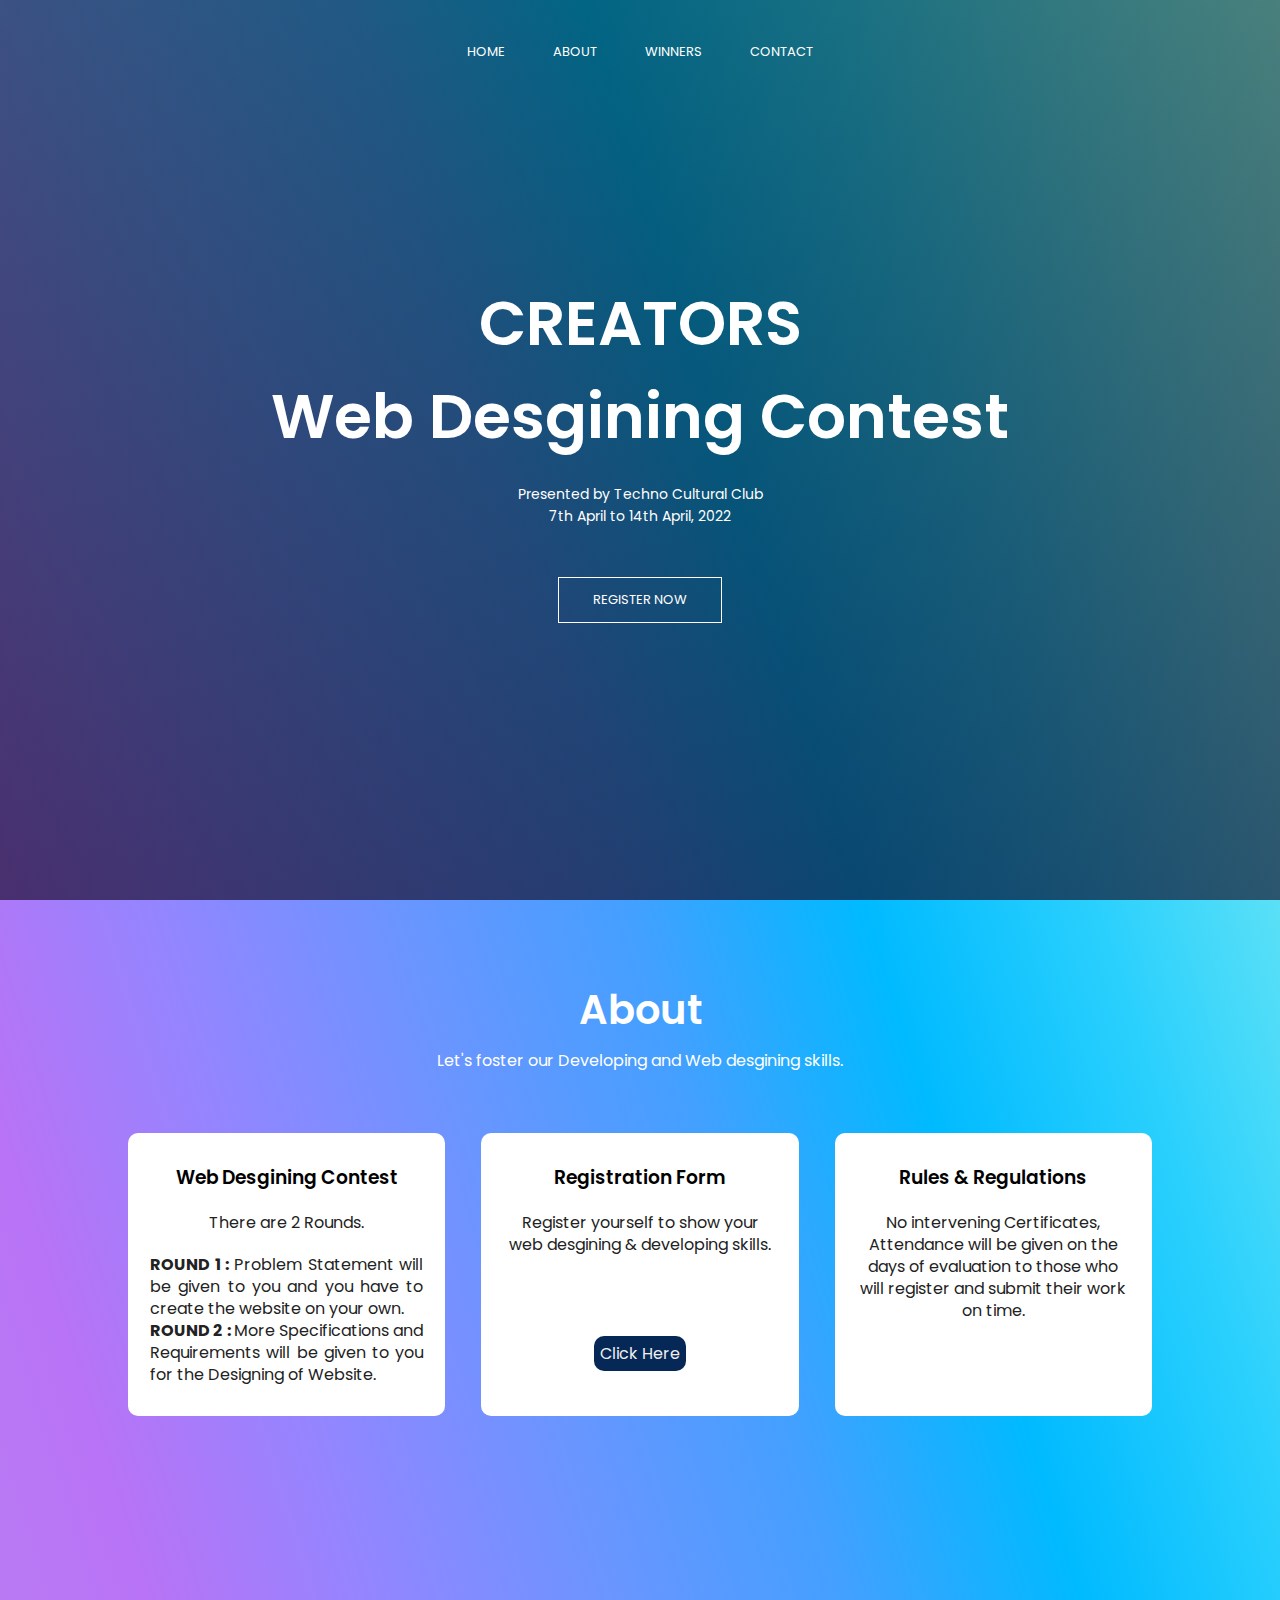
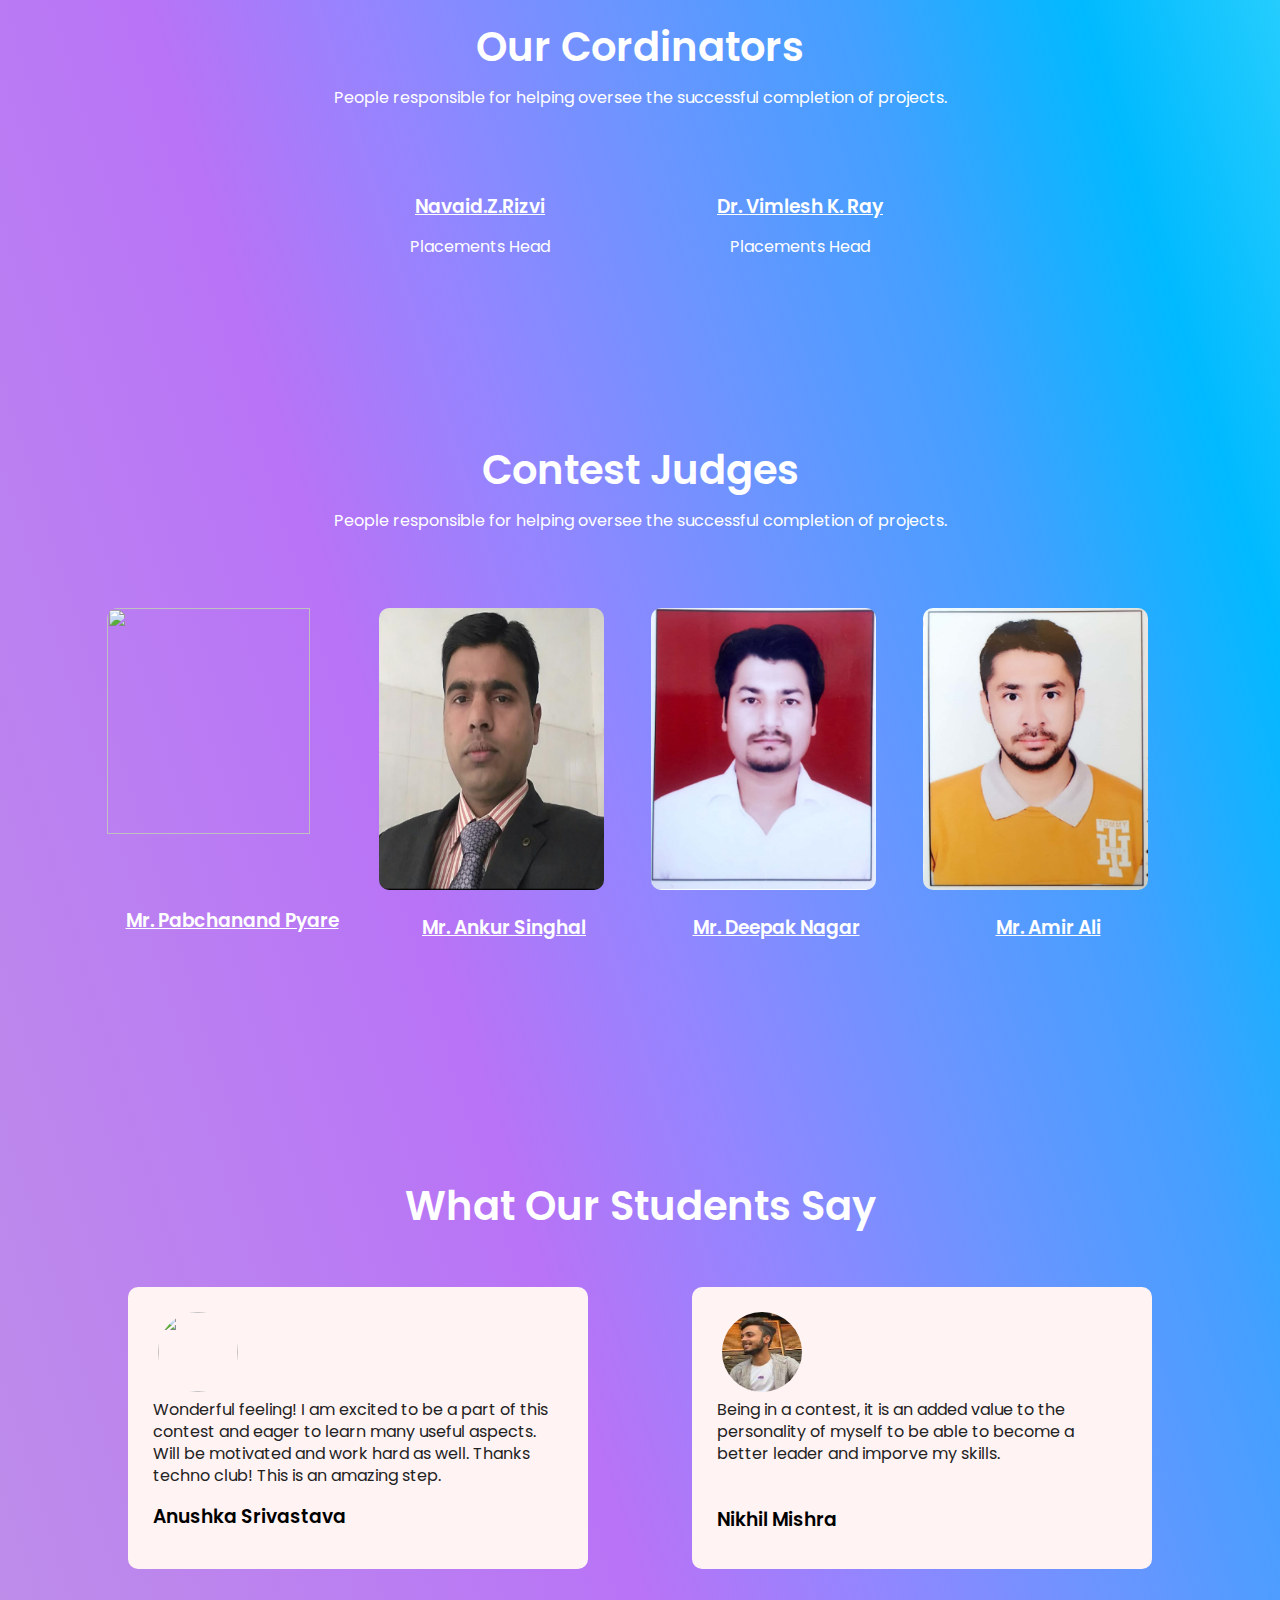
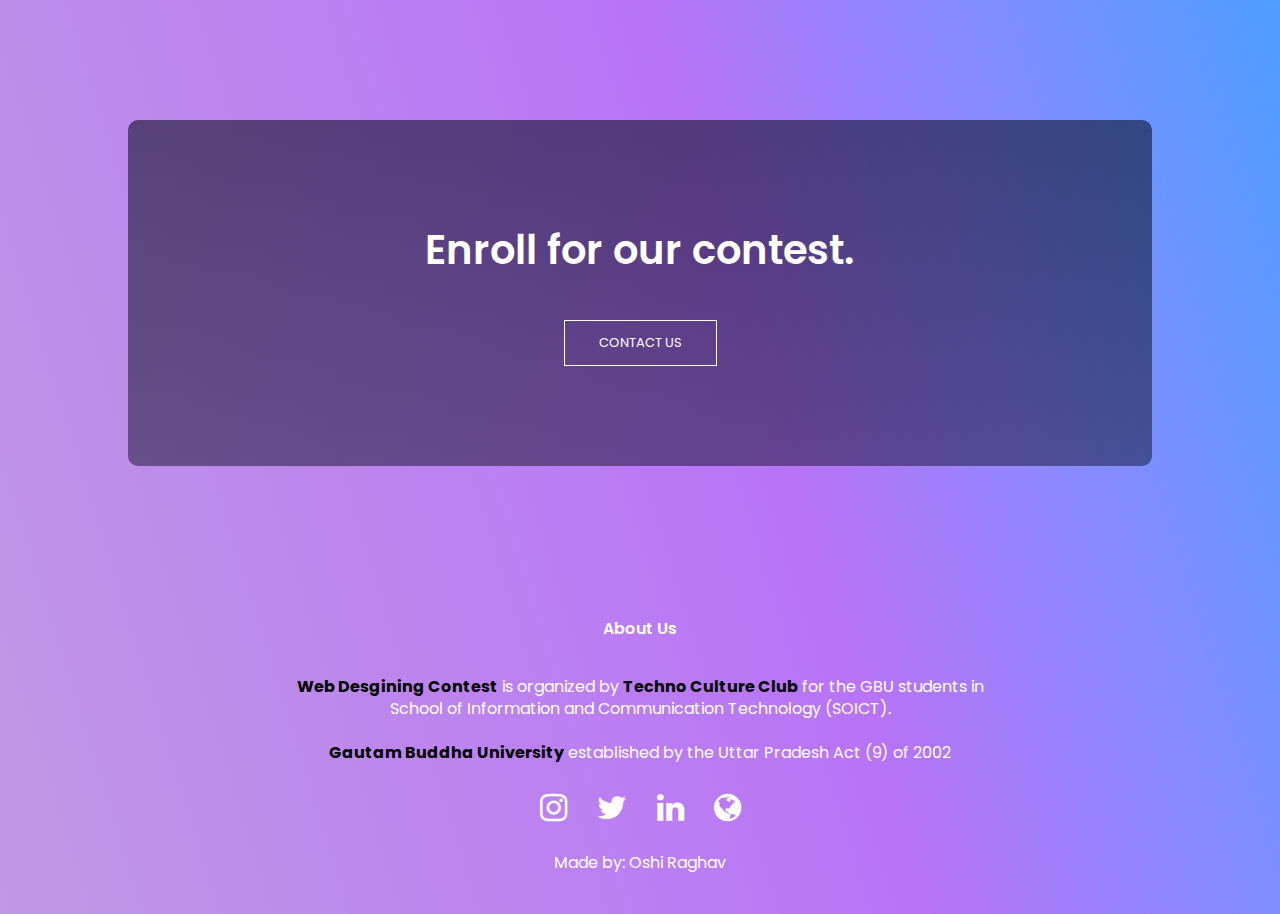
==== commit 621478da: "Update index.html" ====
--- a/index.html
+++ b/index.html
@@ -151,7 +151,7 @@
         <a href="https://www.linkedin.com/company/techno-club-gbu/mycompany/"> <i class="fa fa-linkedin fa-2x" aria-hidden="true"></i></a>
         <a href="https://www.gbu.ac.in/"><i class="fa fa-globe fa-2x" aria-hidden="true"></i> </a>
     </div>
-    <p>Made by: Oshi & Aryan</p>
+    <p>Made by: Oshi Raghav</p>
 </section>
 
 <!-- ---------------javascript for toggle menu ----------------->
--- a/css/index.css
+++ b/css/index.css
@@ -160,6 +160,7 @@
     margin-top: 5%;
     display: flex;
     justify-content: space-between;
+    margin-bottom: 100px;
 }
 .course-col{
     flex-basis: 31%;
@@ -280,6 +281,9 @@
     .facilities-col1{
         padding-left: 20%;
         width: 60%;
+    }
+    .facilities{
+        margin-right: 30%;
     }
 }
 .facilities-col1 a{
@@ -501,13 +505,17 @@
     width: 100%;
     margin: 3% 1%;
 }
+.rules{
+    padding-left: 5%;
+}
 @media(max-width: 700px){
     .row-2{
         display: flex;
-        flex-direction: column;
+        flex-direction: column-reverse;
     }
     .rules{
         margin-bottom: 50px;
+        margin-right: 100px;
         width: 100%;
         padding: 5%;
     }
@@ -517,6 +525,10 @@
         padding: 5%;
         margin-left: 0%;
     }
+    .rowy{
+        display: flex;
+        flex-direction: column;
+    }
 }
 /* ----contact us----- */
 .location iframe{
@@ -565,7 +577,6 @@
     justify-content: center;
     margin: 10% 0%;
 }
-
 .winner{
     height: 100vh;
     width: 100%;
@@ -674,3 +685,58 @@
 .win3-right h1{
     font-size: 2rem;
 }
+#website{
+    text-decoration: none;
+    color: white;
+    background-color: #222;
+    padding: 2%;
+    margin-top: 1%;
+}
+#website:hover{
+    color: rgb(191, 191, 191);
+}
+@media (max-width: 700px) {
+    .winner1 {
+        display: flex;
+        flex-direction: column-reverse;
+    }
+    .win-left{
+        display: flex;
+        justify-content: center;
+        align-items: center;
+        width: 90%;
+        margin-top: 5%;
+    }
+    .win-right{
+        width: 100%;
+    }
+    .winner2{
+        display: flex;
+        flex-direction: column;
+    }
+    .win2-left{
+        width: 100;
+    }
+    .win2-right{
+        display: flex;
+        justify-content: center;
+        align-items: center;
+        width: 90%;
+        margin-top: 5%;
+    }
+    .winner3 {
+        display: flex;
+        flex-direction: column-reverse;
+    }
+    .win3-left{
+        display: flex;
+        justify-content: center;
+        align-items: center;
+        width: 90%;
+        margin-top: 5%;
+        margin-bottom: 15%;
+    }
+    .win3-right{
+        width: 100%;
+    }
+}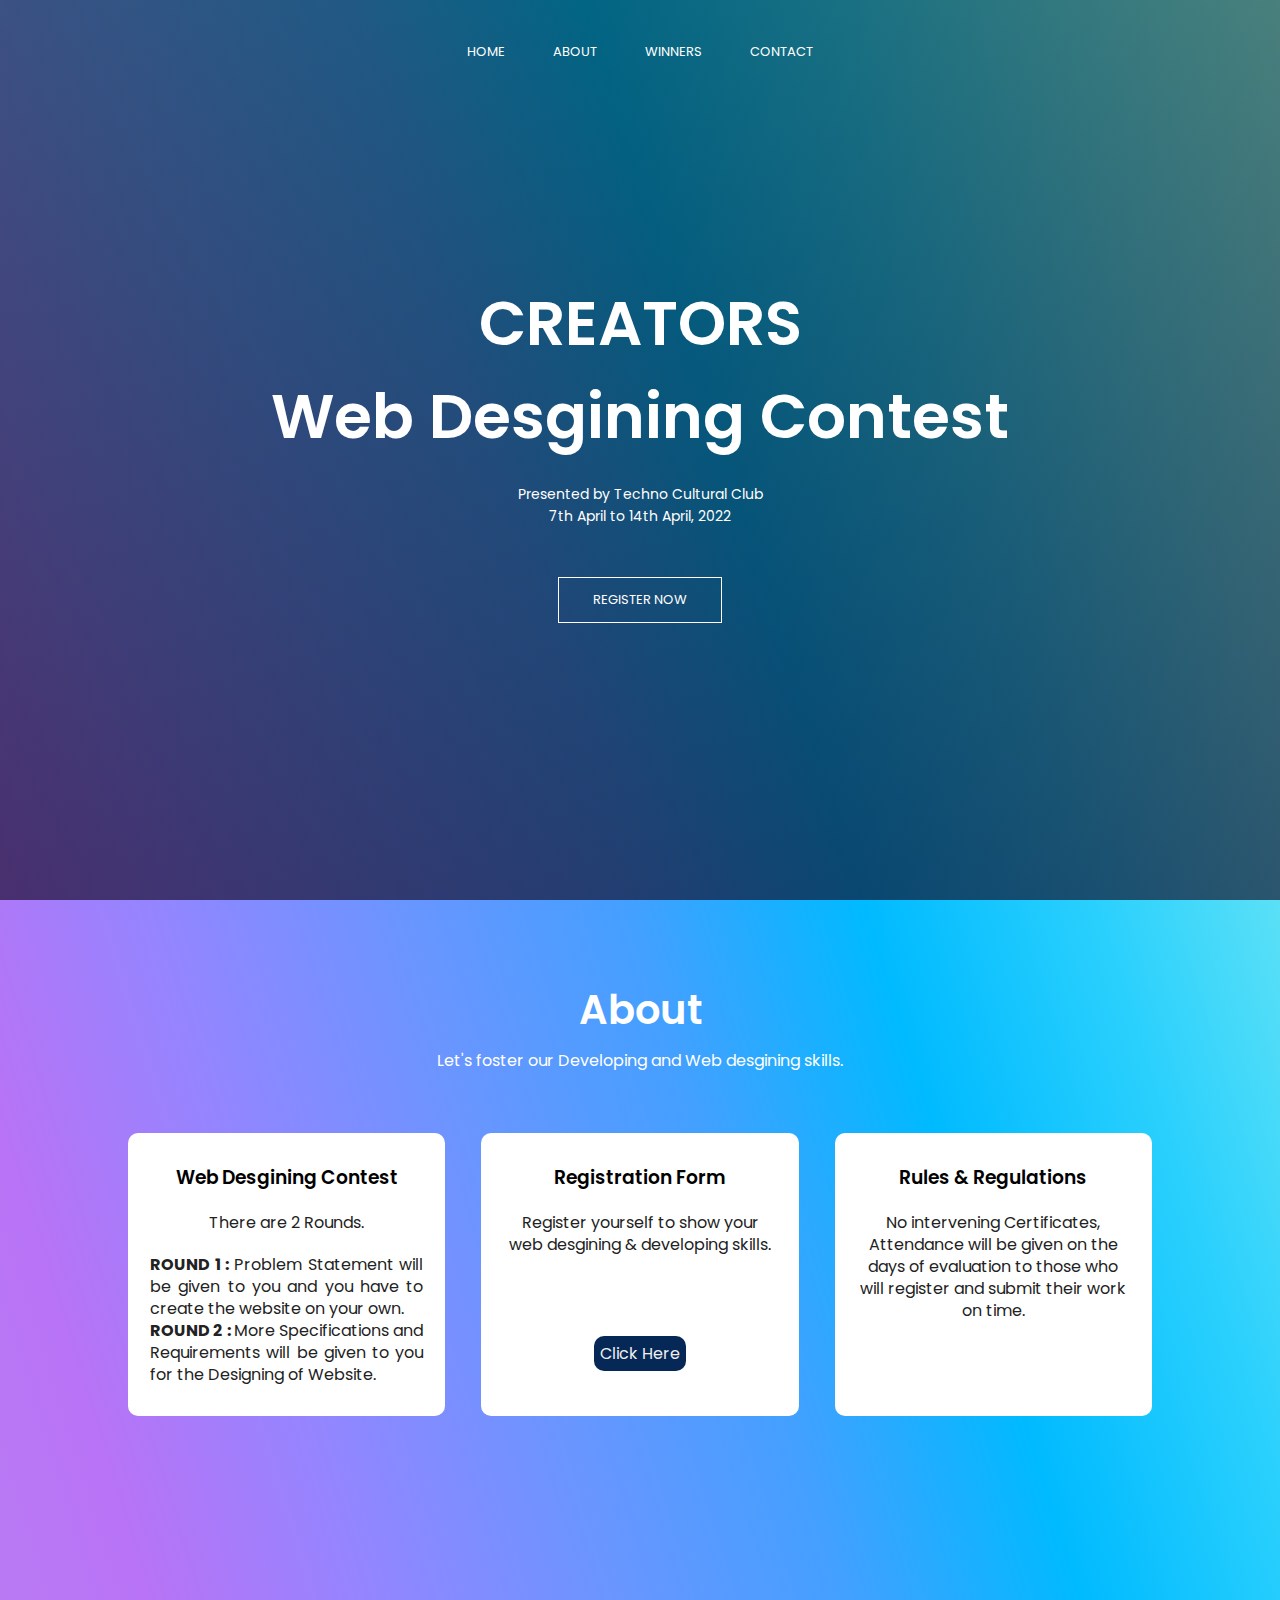
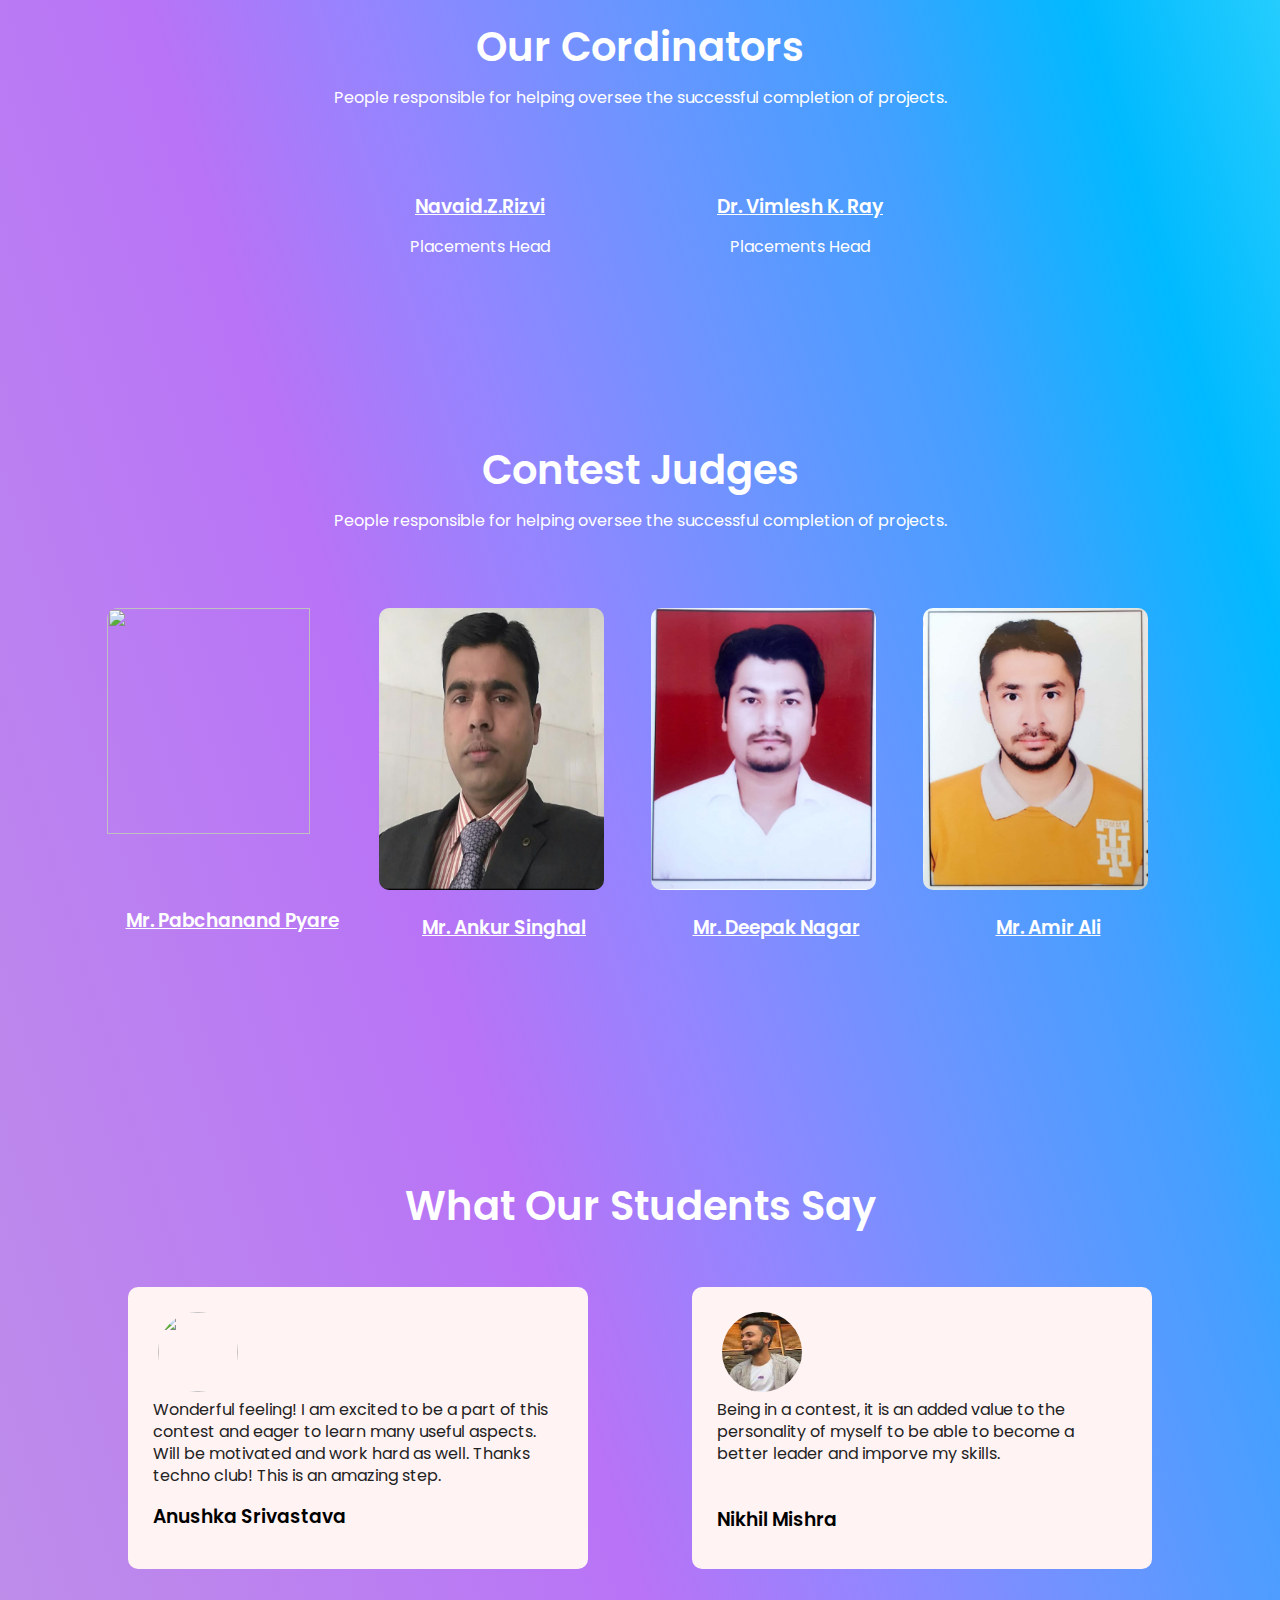
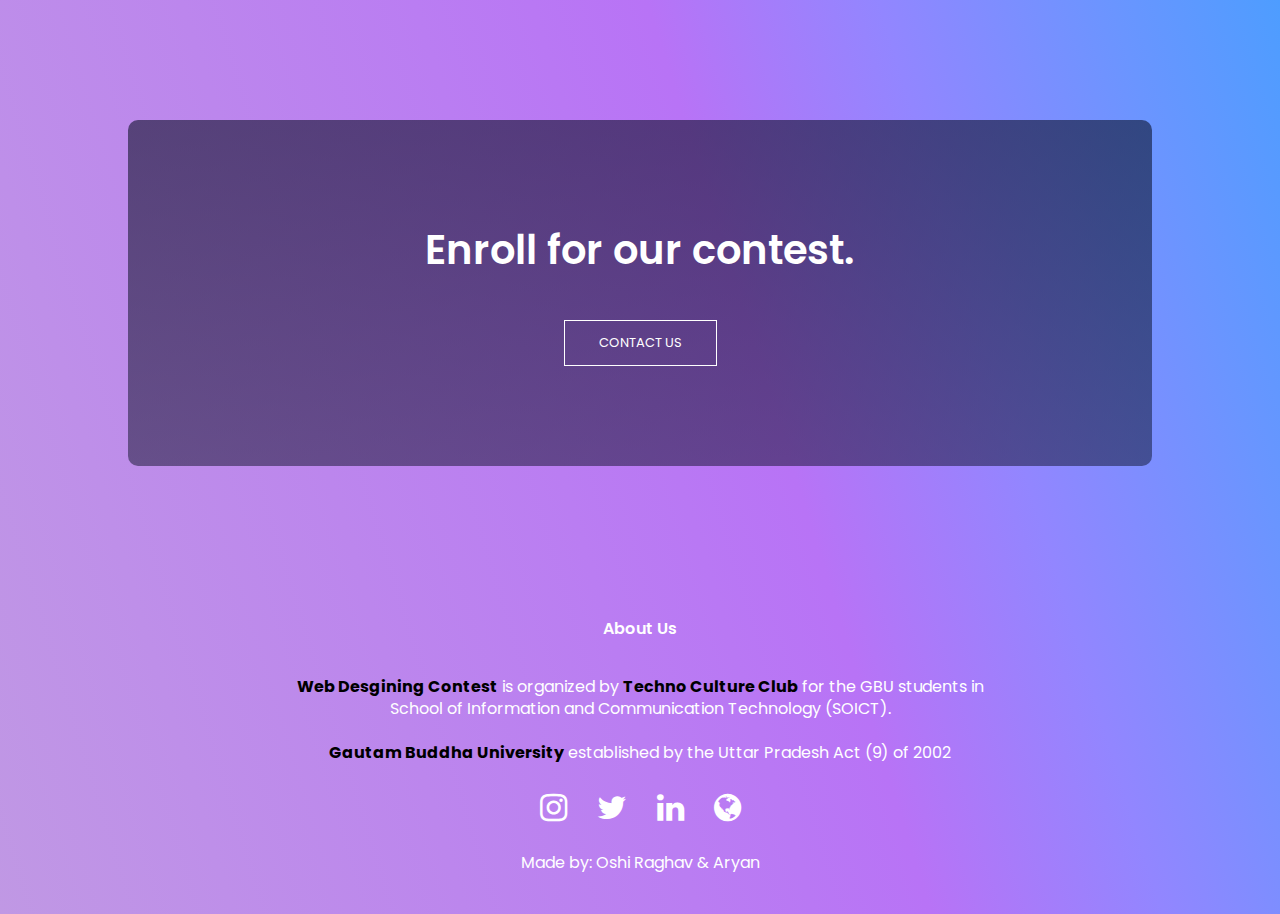
==== commit f9f6895e: "Update index.html" ====
--- a/index.html
+++ b/index.html
@@ -151,7 +151,7 @@
         <a href="https://www.linkedin.com/company/techno-club-gbu/mycompany/"> <i class="fa fa-linkedin fa-2x" aria-hidden="true"></i></a>
         <a href="https://www.gbu.ac.in/"><i class="fa fa-globe fa-2x" aria-hidden="true"></i> </a>
     </div>
-    <p>Made by: Oshi Raghav</p>
+    <p>Made by: Oshi Raghav & Aryan</p>
 </section>
 
 <!-- ---------------javascript for toggle menu ----------------->
